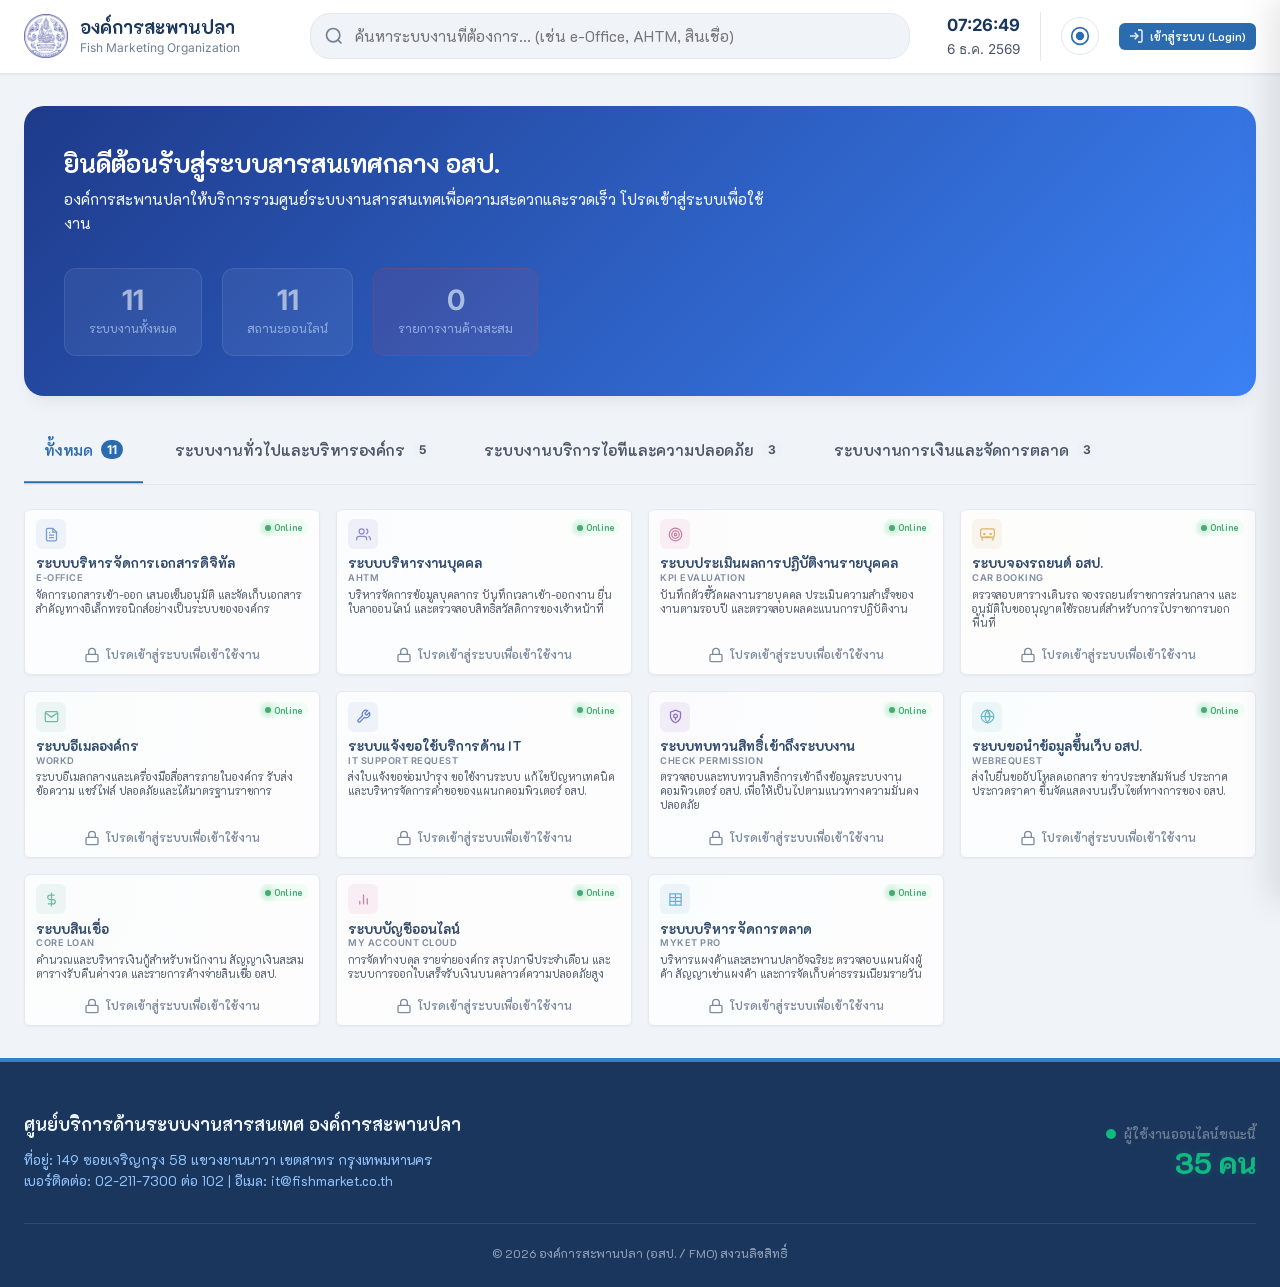
==== index.html @ 39a50d8c "Remove card-meta elements from index.html" ====
<!DOCTYPE html>
<html lang="th">
<head>
  <meta charset="UTF-8">
  <meta name="viewport" content="width=device-width, initial-scale=1.0">
  <title>หน้ารวมระบบงาน อสป. | FMO Systems Portal</title>
  <!-- Google Fonts: K2D and Inter -->
  <link rel="preconnect" href="https://fonts.googleapis.com">
  <link rel="preconnect" href="https://fonts.gstatic.com" crossorigin>
  <link href="https://fonts.googleapis.com/css2?family=Inter:wght@300;400;500;600;700&family=K2D:wght@300;400;500;600;700;800&display=swap" rel="stylesheet">
  <link rel="stylesheet" href="index.css?v=1.3">
</head>
<body class="light-theme"> <!-- Default to light-theme matching corporate identity, supports switching -->

  <!-- Top Header Navigation -->
  <header class="main-header">
    <div class="header-container">
      <div class="brand">
        <div class="logo-container">
          <img src="logoFMO.png" alt="โลโก้ อสป." class="brand-logo">
        </div>
        <div class="brand-text">
          <h1>องค์การสะพานปลา</h1>
          <p>Fish Marketing Organization</p>
        </div>
      </div>

      <!-- Quick Search Bar in Header -->
      <div class="search-wrapper">
        <div class="search-box">
          <svg class="search-icon" viewBox="0 0 24 24" fill="none" stroke="currentColor" stroke-width="2">
            <circle cx="11" cy="11" r="8"></circle>
            <line x1="21" y1="21" x2="16.65" y2="16.65"></line>
          </svg>
          <input type="text" id="search-input" placeholder="ค้นหาระบบงานที่ต้องการ... (เช่น e-Office, AHTM, สินเชื่อ)">
          <button id="clear-search" class="clear-search-btn" title="ล้างคำค้นหา">&times;</button>
        </div>
      </div>

      <!-- User Profile & Action Tools -->
      <div class="header-actions">
        <!-- Date/Time Widget -->
        <div class="datetime-widget">
          <span id="current-time">00:00:00</span>
          <span id="current-date">--/--/----</span>
        </div>

        <!-- Notification Button (hidden when logged out) -->
        <div class="notification-trigger" id="notification-btn" style="display: none;">
          <svg viewBox="0 0 24 24" fill="none" stroke="currentColor" stroke-width="2">
            <path d="M18 8A6 6 0 0 0 6 8c0 7-3 9-3 9h18s-3-2-3-9"></path>
            <path d="M13.73 21a2 2 0 0 1-3.46 0"></path>
          </svg>
          <span class="notification-badge" id="alert-counter">3</span>
        </div>

        <!-- Theme Toggle (3-Theme Cycle Switcher) -->
        <button id="theme-toggle-btn" class="theme-toggle" title="เปลี่ยนรูปแบบดีไซน์พอร์ทัล">
          <!-- Classic Blue Icon -->
          <svg class="theme-icon icon-classic" viewBox="0 0 24 24" fill="none" stroke="currentColor" stroke-width="2" style="color: #2b6cb0;">
            <circle cx="12" cy="12" r="10" stroke-width="2"></circle>
            <circle cx="12" cy="12" r="4" fill="currentColor"></circle>
          </svg>
          <!-- Dark Ocean Icon (Moon) -->
          <svg class="theme-icon icon-ocean" viewBox="0 0 24 24" fill="none" stroke="currentColor" stroke-width="2" style="display:none; color: #06b6d4;">
            <path d="M21 12.79A9 9 0 1 1 11.21 3 7 7 0 0 0 21 12.79z"></path>
          </svg>
          <!-- Coastal Mint Icon (Leaf) -->
          <svg class="theme-icon icon-mint" viewBox="0 0 24 24" fill="none" stroke="currentColor" stroke-width="2" style="display:none; color: #10b981;">
            <path d="M2 22L22 2M12 22C17.5 22 22 17.5 22 12C22 6.5 17.5 2 12 2C6.5 2 2 6.5 2 12C2 17.5 6.5 22 12 22Z"></path>
            <path d="M12 2A10 10 0 0 0 2 12C2 17.5 6.5 22 12 22" style="stroke-dasharray: 2 2;"></path>
          </svg>
        </button>

        <!-- Public State: Login Button -->
        <div class="login-wrapper" id="login-wrapper">
          <button class="btn btn-primary" id="login-trigger-btn" style="display: flex; align-items: center;">
            <svg viewBox="0 0 24 24" fill="none" stroke="currentColor" stroke-width="2" width="16" height="16" style="margin-right: 6px;">
              <path d="M15 3h4a2 2 0 0 1 2 2v14a2 2 0 0 1-2 2h-4"></path>
              <polyline points="10 17 15 12 10 7"></polyline>
              <line x1="15" y1="12" x2="3" y2="12"></line>
            </svg>
            เข้าสู่ระบบ (Login)
          </button>
        </div>

        <!-- Private State: User Profile (hidden by default) -->
        <div class="user-profile" id="user-profile-box" style="display: none;">
          <div class="avatar" id="user-avatar">
            <span>สม</span>
          </div>
          <div class="user-details">
            <span class="user-name" id="user-name-label">สมชาย รักบริการ</span>
            <span class="user-role" id="user-role-label">นักวิชาการคอมพิวเตอร์</span>
          </div>
          <button class="btn-logout" id="logout-btn" title="ออกจากระบบ (Sign Out)">
            <svg viewBox="0 0 24 24" fill="none" stroke="currentColor" stroke-width="2" width="18" height="18">
              <path d="M9 21H5a2 2 0 0 1-2-2V5a2 2 0 0 1 2-2h4"></path>
              <polyline points="16 17 21 12 16 7"></polyline>
              <line x1="21" y1="12" x2="9" y2="12"></line>
            </svg>
          </button>
        </div>
      </div>
    </div>
  </header>

  <main class="main-layout">
    <!-- Welcome & Quick Stats Hero Section -->
    <section class="welcome-section">
      <div class="welcome-card">
        <div class="welcome-text-group">
          <h2 id="welcome-title">ยินดีต้อนรับสู่ระบบสารสนเทศกลาง อสป.</h2>
          <p id="welcome-subtitle">องค์การสะพานปลาให้บริการรวมศูนย์ระบบงานสารสนเทศเพื่อความสะดวกและรวดเร็ว โปรดเข้าสู่ระบบเพื่อใช้งาน</p>
        </div>
        
        <!-- Summary Dashboard Indicators -->
        <div class="quick-stats" id="dashboard-stats" style="opacity: 0.6; pointer-events: none;">
          <div class="stat-card">
            <span class="stat-num" id="total-systems-num">11</span>
            <span class="stat-label">ระบบงานทั้งหมด</span>
          </div>
          <div class="stat-card status-online">
            <span class="stat-num" id="online-systems-num">11</span>
            <span class="stat-label">สถานะออนไลน์</span>
          </div>
          <div class="stat-card status-pending" id="pending-tasks-trigger">
            <span class="stat-num" id="pending-tasks-num">0</span>
            <span class="stat-label">รายการงานค้างสะสม</span>
          </div>
        </div>
      </div>
    </section>

    <!-- Content Sections: Filter Tabs & Systems Grid -->
    <div class="content-container">
      
      <!-- Category Filter Tabs -->
      <section class="filter-section">
        <div class="categories-tabs">
          <button class="tab-btn active" data-category="all">
            <span>ทั้งหมด</span>
            <span class="tab-count" id="count-all">11</span>
          </button>
          <button class="tab-btn" data-category="general">
            <span>ระบบงานทั่วไปและบริหารองค์กร</span>
            <span class="tab-count" id="count-general">5</span>
          </button>
          <button class="tab-btn" data-category="it">
            <span>ระบบงานบริการไอทีและความปลอดภัย</span>
            <span class="tab-count" id="count-it">3</span>
          </button>
          <button class="tab-btn" data-category="finance">
            <span>ระบบงานการเงินและจัดการตลาด</span>
            <span class="tab-count" id="count-finance">3</span>
          </button>
        </div>
      </section>

      <!-- Main Systems Grid -->
      <section class="systems-grid-section">
        <!-- Grid Container -->
        <div class="systems-grid" id="systems-grid-container">
          
          <!-- 1. e-Office -->
          <div class="system-card locked" data-id="eOffice" data-category="general">
            <div class="card-glow" style="--glow-color: rgba(59, 130, 246, 0.15)"></div>
            <div class="card-header">
              <div class="system-icon-box" style="background: rgba(59, 130, 246, 0.1); color: #3b82f6;">
                <svg viewBox="0 0 24 24" fill="none" stroke="currentColor" stroke-width="2">
                  <path d="M14 2H6a2 2 0 0 0-2 2v16a2 2 0 0 0 2 2h12a2 2 0 0 0 2-2V8z"></path>
                  <polyline points="14 2 14 8 20 8"></polyline>
                  <line x1="16" y1="13" x2="8" y2="13"></line>
                  <line x1="16" y1="17" x2="8" y2="17"></line>
                  <polyline points="10 9 9 9 8 9"></polyline>
                </svg>
              </div>
              <div class="card-status-badge online">
                <span class="status-dot"></span> Online
              </div>
            </div>
            <div class="card-body">
              <h3 class="system-title-th">ระบบบริหารจัดการเอกสารดิจิทัล</h3>
              <h4 class="system-title-en">e-Office</h4>
              <p class="system-desc">จัดการเอกสารเข้า-ออก เสนอเซ็นอนุมัติ และจัดเก็บเอกสารสำคัญทางอิเล็กทรอนิกส์อย่างเป็นระบบขององค์กร</p>

            </div>
            
            <!-- Active Footer -->
            <div class="card-footer active-footer" style="display: none;">
              <div class="main-actions">
                <a href="#" target="_blank" class="btn btn-primary btn-enter" data-sys="eOffice" title="🌐 เข้าใช้งานผ่าน URL">เข้าใช้งานระบบ</a>
                <button class="btn-qr" title="เข้าใช้งานผ่าน QRCode" data-sys="eOffice" data-name="e-Office">
                  <svg viewBox="0 0 24 24" fill="none" stroke="currentColor" stroke-width="2">
                    <rect x="3" y="3" width="7" height="7"></rect>
                    <rect x="14" y="3" width="7" height="7"></rect>
                    <rect x="14" y="14" width="7" height="7"></rect>
                    <rect x="3" y="14" width="7" height="7"></rect>
                    <line x1="7" y1="17" x2="7" y2="17.01"></line>
                    <line x1="17" y1="17" x2="17" y2="17.01"></line>
                    <line x1="17" y1="7" x2="17" y2="7.01"></line>
                    <line x1="7" y1="7" x2="7" y2="7.01"></line>
                  </svg>
                </button>
              </div>
              <div class="action-hints">
                <span class="hint-url">🌐 เข้าใช้งานผ่าน URL</span>
                <span class="hint-qr">📱 เข้าใช้งานผ่าน QRCode</span>
              </div>
              <div class="quick-links">
                <a href="#" target="_blank" class="btn-quick" data-sys="eOffice" data-action="new">ส่งเอกสาร</a>
                <a href="#" target="_blank" class="btn-quick" data-sys="eOffice" data-action="inbox">กล่องเอกสารเข้า</a>
              </div>
            </div>

            <!-- Locked Footer -->
            <div class="card-footer locked-footer">
              <div class="locked-msg">
                <svg viewBox="0 0 24 24" fill="none" stroke="currentColor" stroke-width="2" width="16" height="16">
                  <rect x="3" y="11" width="18" height="11" rx="2" ry="2"></rect>
                  <path d="M7 11V7a5 5 0 0 1 10 0v4"></path>
                </svg>
                <span>โปรดเข้าสู่ระบบเพื่อเข้าใช้งาน</span>
              </div>
            </div>
          </div>

          <!-- 2. AHTM -->
          <div class="system-card locked" data-id="ahtm" data-category="general">
            <div class="card-glow" style="--glow-color: rgba(99, 102, 241, 0.15)"></div>
            <div class="card-header">
              <div class="system-icon-box" style="background: rgba(99, 102, 241, 0.1); color: #6366f1;">
                <svg viewBox="0 0 24 24" fill="none" stroke="currentColor" stroke-width="2">
                  <path d="M17 21v-2a4 4 0 0 0-4-4H5a4 4 0 0 0-4 4v2"></path>
                  <circle cx="9" cy="7" r="4"></circle>
                  <path d="M23 21v-2a4 4 0 0 0-3-3.87"></path>
                  <path d="M16 3.13a4 4 0 0 1 0 7.75"></path>
                </svg>
              </div>
              <div class="card-status-badge online">
                <span class="status-dot"></span> Online
              </div>
            </div>
            <div class="card-body">
              <h3 class="system-title-th">ระบบบริหารงานบุคคล</h3>
              <h4 class="system-title-en">AHTM</h4>
              <p class="system-desc">บริหารจัดการข้อมูลบุคลากร บันทึกเวลาเข้า-ออกงาน ยื่นใบลาออนไลน์ และตรวจสอบสิทธิ์สวัสดิการของเจ้าหน้าที่</p>

            </div>
            
            <!-- Active Footer -->
            <div class="card-footer active-footer" style="display: none;">
              <div class="main-actions">
                <a href="#" target="_blank" class="btn btn-primary btn-enter" data-sys="ahtm" title="🌐 เข้าใช้งานผ่าน URL">เข้าใช้งานระบบ</a>
                <button class="btn-qr" title="เข้าใช้งานผ่าน QRCode" data-sys="ahtm" data-name="AHTM">
                  <svg viewBox="0 0 24 24" fill="none" stroke="currentColor" stroke-width="2">
                    <rect x="3" y="3" width="7" height="7"></rect>
                    <rect x="14" y="3" width="7" height="7"></rect>
                    <rect x="14" y="14" width="7" height="7"></rect>
                    <rect x="3" y="14" width="7" height="7"></rect>
                    <line x1="7" y1="17" x2="7" y2="17.01"></line>
                    <line x1="17" y1="17" x2="17" y2="17.01"></line>
                    <line x1="17" y1="7" x2="17" y2="7.01"></line>
                    <line x1="7" y1="7" x2="7" y2="7.01"></line>
                  </svg>
                </button>
              </div>
              <div class="action-hints">
                <span class="hint-url">🌐 เข้าใช้งานผ่าน URL</span>
                <span class="hint-qr">📱 เข้าใช้งานผ่าน QRCode</span>
              </div>
              <div class="quick-links">
                <a href="#" target="_blank" class="btn-quick" data-sys="ahtm" data-action="clock">ลงเวลาเข้างาน</a>
                <a href="#" target="_blank" class="btn-quick" data-sys="ahtm" data-action="leave">ยื่นใบลา</a>
              </div>
            </div>

            <!-- Locked Footer -->
            <div class="card-footer locked-footer">
              <div class="locked-msg">
                <svg viewBox="0 0 24 24" fill="none" stroke="currentColor" stroke-width="2" width="16" height="16">
                  <rect x="3" y="11" width="18" height="11" rx="2" ry="2"></rect>
                  <path d="M7 11V7a5 5 0 0 1 10 0v4"></path>
                </svg>
                <span>โปรดเข้าสู่ระบบเพื่อเข้าใช้งาน</span>
              </div>
            </div>
          </div>

          <!-- 3. KPI Evaluation -->
          <div class="system-card locked" data-id="kpi" data-category="general">
            <div class="card-glow" style="--glow-color: rgba(236, 72, 153, 0.15)"></div>
            <div class="card-header">
              <div class="system-icon-box" style="background: rgba(236, 72, 153, 0.1); color: #ec4899;">
                <svg viewBox="0 0 24 24" fill="none" stroke="currentColor" stroke-width="2">
                  <circle cx="12" cy="12" r="10"></circle>
                  <circle cx="12" cy="12" r="6"></circle>
                  <circle cx="12" cy="12" r="2"></circle>
                </svg>
              </div>
              <div class="card-status-badge online">
                <span class="status-dot"></span> Online
              </div>
            </div>
            <div class="card-body">
              <h3 class="system-title-th">ระบบประเมินผลการปฏิบัติงานรายบุคคล</h3>
              <h4 class="system-title-en">KPI Evaluation</h4>
              <p class="system-desc">บันทึกตัวชี้วัดผลงานรายบุคคล ประเมินความสำเร็จของงานตามรอบปี และตรวจสอบผลคะแนนการปฏิบัติงาน</p>

            </div>
            
            <!-- Active Footer -->
            <div class="card-footer active-footer" style="display: none;">
              <div class="main-actions">
                <a href="#" target="_blank" class="btn btn-primary btn-enter" data-sys="kpi" title="🌐 เข้าใช้งานผ่าน URL">เข้าใช้งานระบบ</a>
                <button class="btn-qr" title="เข้าใช้งานผ่าน QRCode" data-sys="kpi" data-name="KPI Evaluation">
                  <svg viewBox="0 0 24 24" fill="none" stroke="currentColor" stroke-width="2">
                    <rect x="3" y="3" width="7" height="7"></rect>
                    <rect x="14" y="3" width="7" height="7"></rect>
                    <rect x="14" y="14" width="7" height="7"></rect>
                    <rect x="3" y="14" width="7" height="7"></rect>
                    <line x1="7" y1="17" x2="7" y2="17.01"></line>
                    <line x1="17" y1="17" x2="17" y2="17.01"></line>
                    <line x1="17" y1="7" x2="17" y2="7.01"></line>
                    <line x1="7" y1="7" x2="7" y2="7.01"></line>
                  </svg>
                </button>
              </div>
              <div class="action-hints">
                <span class="hint-url">🌐 เข้าใช้งานผ่าน URL</span>
                <span class="hint-qr">📱 เข้าใช้งานผ่าน QRCode</span>
              </div>
              <div class="quick-links">
                <a href="#" target="_blank" class="btn-quick" data-sys="kpi" data-action="myKpi">ตัวชี้วัดของฉัน</a>
                <a href="#" target="_blank" class="btn-quick" data-sys="kpi" data-action="submit">บันทึกผลงาน</a>
              </div>
            </div>

            <!-- Locked Footer -->
            <div class="card-footer locked-footer">
              <div class="locked-msg">
                <svg viewBox="0 0 24 24" fill="none" stroke="currentColor" stroke-width="2" width="16" height="16">
                  <rect x="3" y="11" width="18" height="11" rx="2" ry="2"></rect>
                  <path d="M7 11V7a5 5 0 0 1 10 0v4"></path>
                </svg>
                <span>โปรดเข้าสู่ระบบเพื่อเข้าใช้งาน</span>
              </div>
            </div>
          </div>

          <!-- 4. Car Booking -->
          <div class="system-card locked" data-id="carBooking" data-category="general">
            <div class="card-glow" style="--glow-color: rgba(245, 158, 11, 0.15)"></div>
            <div class="card-header">
              <div class="system-icon-box" style="background: rgba(245, 158, 11, 0.1); color: #f59e0b;">
                <svg viewBox="0 0 24 24" fill="none" stroke="currentColor" stroke-width="2">
                  <rect x="1" y="3" width="22" height="13" rx="2" ry="2"></rect>
                  <path d="M5 21h0a2 2 0 0 1-2-2v-2h18v2a2 2 0 0 1-2 2h0"></path>
                  <circle cx="7" cy="11" r="1"></circle>
                  <circle cx="17" cy="11" r="1"></circle>
                  <path d="M9 16h6"></path>
                </svg>
              </div>
              <div class="card-status-badge online">
                <span class="status-dot"></span> Online
              </div>
            </div>
            <div class="card-body">
              <h3 class="system-title-th">ระบบจองรถยนต์ อสป.</h3>
              <h4 class="system-title-en">Car Booking</h4>
              <p class="system-desc">ตรวจสอบตารางเดินรถ จองรถยนต์ราชการส่วนกลาง และอนุมัติใบขออนุญาตใช้รถยนต์สำหรับการไปราชการนอกพื้นที่</p>

            </div>
            
            <!-- Active Footer -->
            <div class="card-footer active-footer" style="display: none;">
              <div class="main-actions">
                <a href="#" target="_blank" class="btn btn-primary btn-enter" data-sys="carBooking" title="🌐 เข้าใช้งานผ่าน URL">เข้าใช้งานระบบ</a>
                <button class="btn-qr" title="เข้าใช้งานผ่าน QRCode" data-sys="carBooking" data-name="Car Booking">
                  <svg viewBox="0 0 24 24" fill="none" stroke="currentColor" stroke-width="2">
                    <rect x="3" y="3" width="7" height="7"></rect>
                    <rect x="14" y="3" width="7" height="7"></rect>
                    <rect x="14" y="14" width="7" height="7"></rect>
                    <rect x="3" y="14" width="7" height="7"></rect>
                    <line x1="7" y1="17" x2="7" y2="17.01"></line>
                    <line x1="17" y1="17" x2="17" y2="17.01"></line>
                    <line x1="17" y1="7" x2="17" y2="7.01"></line>
                    <line x1="7" y1="7" x2="7" y2="7.01"></line>
                  </svg>
                </button>
              </div>
              <div class="action-hints">
                <span class="hint-url">🌐 เข้าใช้งานผ่าน URL</span>
                <span class="hint-qr">📱 เข้าใช้งานผ่าน QRCode</span>
              </div>
              <div class="quick-links">
                <a href="#" target="_blank" class="btn-quick" data-sys="carBooking" data-action="book">จองรถยนต์</a>
                <a href="#" target="_blank" class="btn-quick" data-sys="carBooking" data-action="calendar">ตารางเดินรถ</a>
              </div>
            </div>

            <!-- Locked Footer -->
            <div class="card-footer locked-footer">
              <div class="locked-msg">
                <svg viewBox="0 0 24 24" fill="none" stroke="currentColor" stroke-width="2" width="16" height="16">
                  <rect x="3" y="11" width="18" height="11" rx="2" ry="2"></rect>
                  <path d="M7 11V7a5 5 0 0 1 10 0v4"></path>
                </svg>
                <span>โปรดเข้าสู่ระบบเพื่อเข้าใช้งาน</span>
              </div>
            </div>
          </div>

          <!-- 5. WorkD -->
          <div class="system-card locked" data-id="workD" data-category="general">
            <div class="card-glow" style="--glow-color: rgba(16, 185, 129, 0.15)"></div>
            <div class="card-header">
              <div class="system-icon-box" style="background: rgba(16, 185, 129, 0.1); color: #10b981;">
                <svg viewBox="0 0 24 24" fill="none" stroke="currentColor" stroke-width="2">
                  <path d="M4 4h16c1.1 0 2 .9 2 2v12c0 1.1-.9 2-2 2H4c-1.1 0-2-.9-2-2V6c0-1.1.9-2 2-2z"></path>
                  <polyline points="22,6 12,13 2,6"></polyline>
                </svg>
              </div>
              <div class="card-status-badge online">
                <span class="status-dot"></span> Online
              </div>
            </div>
            <div class="card-body">
              <h3 class="system-title-th">ระบบอีเมลองค์กร</h3>
              <h4 class="system-title-en">WorkD</h4>
              <p class="system-desc">ระบบอีเมลกลางและเครื่องมือสื่อสารภายในองค์กร รับส่งข้อความ แชร์ไฟล์ ปลอดภัยและได้มาตรฐานราชการ</p>

            </div>
            
            <!-- Active Footer -->
            <div class="card-footer active-footer" style="display: none;">
              <div class="main-actions">
                <a href="#" target="_blank" class="btn btn-primary btn-enter" data-sys="workD" title="🌐 เข้าใช้งานผ่าน URL">เข้าใช้งานระบบ</a>
                <button class="btn-qr" title="เข้าใช้งานผ่าน QRCode" data-sys="workD" data-name="WorkD">
                  <svg viewBox="0 0 24 24" fill="none" stroke="currentColor" stroke-width="2">
                    <rect x="3" y="3" width="7" height="7"></rect>
                    <rect x="14" y="3" width="7" height="7"></rect>
                    <rect x="14" y="14" width="7" height="7"></rect>
                    <rect x="3" y="14" width="7" height="7"></rect>
                    <line x1="7" y1="17" x2="7" y2="17.01"></line>
                    <line x1="17" y1="17" x2="17" y2="17.01"></line>
                    <line x1="17" y1="7" x2="17" y2="7.01"></line>
                    <line x1="7" y1="7" x2="7" y2="7.01"></line>
                  </svg>
                </button>
              </div>
              <div class="action-hints">
                <span class="hint-url">🌐 เข้าใช้งานผ่าน URL</span>
                <span class="hint-qr">📱 เข้าใช้งานผ่าน QRCode</span>
              </div>
              <div class="quick-links">
                <a href="#" target="_blank" class="btn-quick" data-sys="workD" data-action="compose">เขียนเมล</a>
                <a href="#" target="_blank" class="btn-quick" data-sys="workD" data-action="inbox">กล่องข้อความ</a>
              </div>
            </div>

            <!-- Locked Footer -->
            <div class="card-footer locked-footer">
              <div class="locked-msg">
                <svg viewBox="0 0 24 24" fill="none" stroke="currentColor" stroke-width="2" width="16" height="16">
                  <rect x="3" y="11" width="18" height="11" rx="2" ry="2"></rect>
                  <path d="M7 11V7a5 5 0 0 1 10 0v4"></path>
                </svg>
                <span>โปรดเข้าสู่ระบบเพื่อเข้าใช้งาน</span>
              </div>
            </div>
          </div>

          <!-- 6. IT Support Request -->
          <div class="system-card locked" data-id="itSupport" data-category="it">
            <div class="card-glow" style="--glow-color: rgba(59, 130, 246, 0.15)"></div>
            <div class="card-header">
              <div class="system-icon-box" style="background: rgba(59, 130, 246, 0.1); color: #2563eb;">
                <svg viewBox="0 0 24 24" fill="none" stroke="currentColor" stroke-width="2">
                  <path d="M14.7 6.3a1 1 0 0 0 0 1.4l1.6 1.6a1 1 0 0 0 1.4 0l3.77-3.77a6 6 0 0 1-7.94 7.94l-6.91 6.91a2.12 2.12 0 0 1-3-3l6.91-6.91a6 6 0 0 1 7.94-7.94l-3.76 3.76z"></path>
                </svg>
              </div>
              <div class="card-status-badge online">
                <span class="status-dot"></span> Online
              </div>
            </div>
            <div class="card-body">
              <h3 class="system-title-th">ระบบแจ้งขอใช้บริการด้าน IT</h3>
              <h4 class="system-title-en">IT Support Request</h4>
              <p class="system-desc">ส่งใบแจ้งขอซ่อมบำรุง ขอใช้งานระบบ แก้ไขปัญหาเทคนิค และบริหารจัดการคำขอของแผนกคอมพิวเตอร์ อสป.</p>

            </div>
            
            <!-- Active Footer -->
            <div class="card-footer active-footer" style="display: none;">
              <div class="main-actions">
                <a href="#" target="_blank" class="btn btn-primary btn-enter" data-sys="itSupport" title="🌐 เข้าใช้งานผ่าน URL">เข้าใช้งานระบบ</a>
                <button class="btn-qr" title="เข้าใช้งานผ่าน QRCode" data-sys="itSupport" data-name="IT Support Request">
                  <svg viewBox="0 0 24 24" fill="none" stroke="currentColor" stroke-width="2">
                    <rect x="3" y="3" width="7" height="7"></rect>
                    <rect x="14" y="3" width="7" height="7"></rect>
                    <rect x="14" y="14" width="7" height="7"></rect>
                    <rect x="3" y="14" width="7" height="7"></rect>
                    <line x1="7" y1="17" x2="7" y2="17.01"></line>
                    <line x1="17" y1="17" x2="17" y2="17.01"></line>
                    <line x1="17" y1="7" x2="17" y2="7.01"></line>
                    <line x1="7" y1="7" x2="7" y2="7.01"></line>
                  </svg>
                </button>
              </div>
              <div class="action-hints">
                <span class="hint-url">🌐 เข้าใช้งานผ่าน URL</span>
                <span class="hint-qr">📱 เข้าใช้งานผ่าน QRCode</span>
              </div>
              <div class="quick-links">
                <a href="#" target="_blank" class="btn-quick" data-sys="itSupport" data-action="create">แจ้งปัญหาใหม่</a>
                <a href="#" target="_blank" class="btn-quick" data-sys="itSupport" data-action="status">ติดตามสถานะ</a>
              </div>
            </div>

            <!-- Locked Footer -->
            <div class="card-footer locked-footer">
              <div class="locked-msg">
                <svg viewBox="0 0 24 24" fill="none" stroke="currentColor" stroke-width="2" width="16" height="16">
                  <rect x="3" y="11" width="18" height="11" rx="2" ry="2"></rect>
                  <path d="M7 11V7a5 5 0 0 1 10 0v4"></path>
                </svg>
                <span>โปรดเข้าสู่ระบบเพื่อเข้าใช้งาน</span>
              </div>
            </div>
          </div>

          <!-- 7. Check Permission -->
          <div class="system-card locked" data-id="checkPermission" data-category="it">
            <div class="card-glow" style="--glow-color: rgba(124, 58, 237, 0.15)"></div>
            <div class="card-header">
              <div class="system-icon-box" style="background: rgba(124, 58, 237, 0.1); color: #7c3aed;">
                <svg viewBox="0 0 24 24" fill="none" stroke="currentColor" stroke-width="2">
                  <path d="M12 22s8-4 8-10V5l-8-3-8 3v7c0 6 8 10 8 10z"></path>
                  <circle cx="12" cy="11" r="3"></circle>
                  <path d="M12 14v4"></path>
                </svg>
              </div>
              <div class="card-status-badge online">
                <span class="status-dot"></span> Online
              </div>
            </div>
            <div class="card-body">
              <h3 class="system-title-th">ระบบทบทวนสิทธิ์เข้าถึงระบบงาน</h3>
              <h4 class="system-title-en">Check Permission</h4>
              <p class="system-desc">ตรวจสอบและทบทวนสิทธิ์การเข้าถึงข้อมูลระบบงานคอมพิวเตอร์ อสป. เพื่อให้เป็นไปตามแนวทางความมั่นคงปลอดภัย</p>

            </div>
            
            <!-- Active Footer -->
            <div class="card-footer active-footer" style="display: none;">
              <div class="main-actions">
                <a href="#" target="_blank" class="btn btn-primary btn-enter" data-sys="checkPermission" title="🌐 เข้าใช้งานผ่าน URL">เข้าใช้งานระบบ</a>
                <button class="btn-qr" title="เข้าใช้งานผ่าน QRCode" data-sys="checkPermission" data-name="Check Permission">
                  <svg viewBox="0 0 24 24" fill="none" stroke="currentColor" stroke-width="2">
                    <rect x="3" y="3" width="7" height="7"></rect>
                    <rect x="14" y="3" width="7" height="7"></rect>
                    <rect x="14" y="14" width="7" height="7"></rect>
                    <rect x="3" y="14" width="7" height="7"></rect>
                    <line x1="7" y1="17" x2="7" y2="17.01"></line>
                    <line x1="17" y1="17" x2="17" y2="17.01"></line>
                    <line x1="17" y1="7" x2="17" y2="7.01"></line>
                    <line x1="7" y1="7" x2="7" y2="7.01"></line>
                  </svg>
                </button>
              </div>
              <div class="action-hints">
                <span class="hint-url">🌐 เข้าใช้งานผ่าน URL</span>
                <span class="hint-qr">📱 เข้าใช้งานผ่าน QRCode</span>
              </div>
              <div class="quick-links">
                <a href="#" target="_blank" class="btn-quick" data-sys="checkPermission" data-action="scan">ทบทวนสิทธิ์</a>
                <a href="#" target="_blank" class="btn-quick" data-sys="checkPermission" data-action="report">รายงานสิทธิ์</a>
              </div>
            </div>

            <!-- Locked Footer -->
            <div class="card-footer locked-footer">
              <div class="locked-msg">
                <svg viewBox="0 0 24 24" fill="none" stroke="currentColor" stroke-width="2" width="16" height="16">
                  <rect x="3" y="11" width="18" height="11" rx="2" ry="2"></rect>
                  <path d="M7 11V7a5 5 0 0 1 10 0v4"></path>
                </svg>
                <span>โปรดเข้าสู่ระบบเพื่อเข้าใช้งาน</span>
              </div>
            </div>
          </div>

          <!-- 8. WebRequest -->
          <div class="system-card locked" data-id="webRequest" data-category="it">
            <div class="card-glow" style="--glow-color: rgba(6, 182, 212, 0.15)"></div>
            <div class="card-header">
              <div class="system-icon-box" style="background: rgba(6, 182, 212, 0.1); color: #06b6d4;">
                <svg viewBox="0 0 24 24" fill="none" stroke="currentColor" stroke-width="2">
                  <circle cx="12" cy="12" r="10"></circle>
                  <line x1="2" y1="12" x2="22" y2="12"></line>
                  <path d="M12 2a15.3 15.3 0 0 1 4 10 15.3 15.3 0 0 1-4 10 15.3 15.3 0 0 1-4-10 15.3 15.3 0 0 1 4-10z"></path>
                  <path d="M12 6l4 4-4 4" style="stroke-dasharray: 2 1;"></path>
                </svg>
              </div>
              <div class="card-status-badge online">
                <span class="status-dot"></span> Online
              </div>
            </div>
            <div class="card-body">
              <h3 class="system-title-th">ระบบขอนำข้อมูลขึ้นเว็บ อสป.</h3>
              <h4 class="system-title-en">WebRequest</h4>
              <p class="system-desc">ส่งใบยื่นขออัปโหลดเอกสาร ข่าวประชาสัมพันธ์ ประกาศประกวดราคา ขึ้นจัดแสดงบนเว็บไซต์ทางการของ อสป.</p>

            </div>
            
            <!-- Active Footer -->
            <div class="card-footer active-footer" style="display: none;">
              <div class="main-actions">
                <a href="#" target="_blank" class="btn btn-primary btn-enter" data-sys="webRequest" title="🌐 เข้าใช้งานผ่าน URL">เข้าใช้งานระบบ</a>
                <button class="btn-qr" title="เข้าใช้งานผ่าน QRCode" data-sys="webRequest" data-name="WebRequest">
                  <svg viewBox="0 0 24 24" fill="none" stroke="currentColor" stroke-width="2">
                    <rect x="3" y="3" width="7" height="7"></rect>
                    <rect x="14" y="3" width="7" height="7"></rect>
                    <rect x="14" y="14" width="7" height="7"></rect>
                    <rect x="3" y="14" width="7" height="7"></rect>
                    <line x1="7" y1="17" x2="7" y2="17.01"></line>
                    <line x1="17" y1="17" x2="17" y2="17.01"></line>
                    <line x1="17" y1="7" x2="17" y2="7.01"></line>
                    <line x1="7" y1="7" x2="7" y2="7.01"></line>
                  </svg>
                </button>
              </div>
              <div class="action-hints">
                <span class="hint-url">🌐 เข้าใช้งานผ่าน URL</span>
                <span class="hint-qr">📱 เข้าใช้งานผ่าน QRCode</span>
              </div>
              <div class="quick-links">
                <a href="#" target="_blank" class="btn-quick" data-sys="webRequest" data-action="submit">ยื่นคำขอใหม่</a>
                <a href="#" target="_blank" class="btn-quick" data-sys="webRequest" data-action="history">ประวัติคำขอ</a>
              </div>
            </div>

            <!-- Locked Footer -->
            <div class="card-footer locked-footer">
              <div class="locked-msg">
                <svg viewBox="0 0 24 24" fill="none" stroke="currentColor" stroke-width="2" width="16" height="16">
                  <rect x="3" y="11" width="18" height="11" rx="2" ry="2"></rect>
                  <path d="M7 11V7a5 5 0 0 1 10 0v4"></path>
                </svg>
                <span>โปรดเข้าสู่ระบบเพื่อเข้าใช้งาน</span>
              </div>
            </div>
          </div>

          <!-- 9. Core loan -->
          <div class="system-card locked" data-id="coreLoan" data-category="finance">
            <div class="card-glow" style="--glow-color: rgba(16, 185, 129, 0.15)"></div>
            <div class="card-header">
              <div class="system-icon-box" style="background: rgba(16, 185, 129, 0.1); color: #10b981;">
                <svg viewBox="0 0 24 24" fill="none" stroke="currentColor" stroke-width="2">
                  <line x1="12" y1="1" x2="12" y2="23"></line>
                  <path d="M17 5H9.5a3.5 3.5 0 0 0 0 7h5a3.5 3.5 0 0 1 0 7H6"></path>
                </svg>
              </div>
              <div class="card-status-badge online">
                <span class="status-dot"></span> Online
              </div>
            </div>
            <div class="card-body">
              <h3 class="system-title-th">ระบบสินเชื่อ</h3>
              <h4 class="system-title-en">Core loan</h4>
              <p class="system-desc">คำนวณและบริหารเงินกู้สำหรับพนักงาน สัญญาเงินสะสม ตารางรับคืนค่างวด และรายการค้างจ่ายสินเชื่อ อสป.</p>

            </div>
            
            <!-- Active Footer -->
            <div class="card-footer active-footer" style="display: none;">
              <div class="main-actions">
                <a href="#" target="_blank" class="btn btn-primary btn-enter" data-sys="coreLoan" title="🌐 เข้าใช้งานผ่าน URL">เข้าใช้งานระบบ</a>
                <button class="btn-qr" title="เข้าใช้งานผ่าน QRCode" data-sys="coreLoan" data-name="Core loan">
                  <svg viewBox="0 0 24 24" fill="none" stroke="currentColor" stroke-width="2">
                    <rect x="3" y="3" width="7" height="7"></rect>
                    <rect x="14" y="3" width="7" height="7"></rect>
                    <rect x="14" y="14" width="7" height="7"></rect>
                    <rect x="3" y="14" width="7" height="7"></rect>
                    <line x1="7" y1="17" x2="7" y2="17.01"></line>
                    <line x1="17" y1="17" x2="17" y2="17.01"></line>
                    <line x1="17" y1="7" x2="17" y2="7.01"></line>
                    <line x1="7" y1="7" x2="7" y2="7.01"></line>
                  </svg>
                </button>
              </div>
              <div class="action-hints">
                <span class="hint-url">🌐 เข้าใช้งานผ่าน URL</span>
                <span class="hint-qr">📱 เข้าใช้งานผ่าน QRCode</span>
              </div>
              <div class="quick-links">
                <a href="#" target="_blank" class="btn-quick" data-sys="coreLoan" data-action="calc">คำนวณสัญญา</a>
                <a href="#" target="_blank" class="btn-quick" data-sys="coreLoan" data-action="apply">ยื่นกู้เงิน</a>
              </div>
            </div>

            <!-- Locked Footer -->
            <div class="card-footer locked-footer">
              <div class="locked-msg">
                <svg viewBox="0 0 24 24" fill="none" stroke="currentColor" stroke-width="2" width="16" height="16">
                  <rect x="3" y="11" width="18" height="11" rx="2" ry="2"></rect>
                  <path d="M7 11V7a5 5 0 0 1 10 0v4"></path>
                </svg>
                <span>โปรดเข้าสู่ระบบเพื่อเข้าใช้งาน</span>
              </div>
            </div>
          </div>

          <!-- 9. My Account Cloud -->
          <div class="system-card locked" data-id="myAccount" data-category="finance">
            <div class="card-glow" style="--glow-color: rgba(236, 72, 153, 0.15)"></div>
            <div class="card-header">
              <div class="system-icon-box" style="background: rgba(236, 72, 153, 0.1); color: #ec4899;">
                <svg viewBox="0 0 24 24" fill="none" stroke="currentColor" stroke-width="2">
                  <line x1="18" y1="20" x2="18" y2="10"></line>
                  <line x1="12" y1="20" x2="12" y2="4"></line>
                  <line x1="6" y1="20" x2="6" y2="14"></line>
                </svg>
              </div>
              <div class="card-status-badge online">
                <span class="status-dot"></span> Online
              </div>
            </div>
            <div class="card-body">
              <h3 class="system-title-th">ระบบบัญชีออนไลน์</h3>
              <h4 class="system-title-en">My Account Cloud</h4>
              <p class="system-desc">การจัดทำงบดุล รายจ่ายองค์กร สรุปภาษีประจำเดือน และระบบการออกใบเสร็จรับเงินบนคลาวด์ความปลอดภัยสูง</p>

            </div>
            
            <!-- Active Footer -->
            <div class="card-footer active-footer" style="display: none;">
              <div class="main-actions">
                <a href="#" target="_blank" class="btn btn-primary btn-enter" data-sys="myAccount" title="🌐 เข้าใช้งานผ่าน URL">เข้าใช้งานระบบ</a>
                <button class="btn-qr" title="เข้าใช้งานผ่าน QRCode" data-sys="myAccount" data-name="My Account Cloud">
                  <svg viewBox="0 0 24 24" fill="none" stroke="currentColor" stroke-width="2">
                    <rect x="3" y="3" width="7" height="7"></rect>
                    <rect x="14" y="3" width="7" height="7"></rect>
                    <rect x="14" y="14" width="7" height="7"></rect>
                    <rect x="3" y="14" width="7" height="7"></rect>
                    <line x1="7" y1="17" x2="7" y2="17.01"></line>
                    <line x1="17" y1="17" x2="17" y2="17.01"></line>
                    <line x1="17" y1="7" x2="17" y2="7.01"></line>
                    <line x1="7" y1="7" x2="7" y2="7.01"></line>
                  </svg>
                </button>
              </div>
              <div class="action-hints">
                <span class="hint-url">🌐 เข้าใช้งานผ่าน URL</span>
                <span class="hint-qr">📱 เข้าใช้งานผ่าน QRCode</span>
              </div>
              <div class="quick-links">
                <a href="#" target="_blank" class="btn-quick" data-sys="myAccount" data-action="ledger">ลงบัญชี</a>
                <a href="#" target="_blank" class="btn-quick" data-sys="myAccount" data-action="report">งบแสดงฐานะ</a>
              </div>
            </div>

            <!-- Locked Footer -->
            <div class="card-footer locked-footer">
              <div class="locked-msg">
                <svg viewBox="0 0 24 24" fill="none" stroke="currentColor" stroke-width="2" width="16" height="16">
                  <rect x="3" y="11" width="18" height="11" rx="2" ry="2"></rect>
                  <path d="M7 11V7a5 5 0 0 1 10 0v4"></path>
                </svg>
                <span>โปรดเข้าสู่ระบบเพื่อเข้าใช้งาน</span>
              </div>
            </div>
          </div>

          <!-- 10. Myket Pro -->
          <div class="system-card locked" data-id="myketPro" data-category="finance">
            <div class="card-glow" style="--glow-color: rgba(14, 165, 233, 0.15)"></div>
            <div class="card-header">
              <div class="system-icon-box" style="background: rgba(14, 165, 233, 0.1); color: #0ea5e9;">
                <svg viewBox="0 0 24 24" fill="none" stroke="currentColor" stroke-width="2">
                  <path d="M3 3h18v18H3z"></path>
                  <path d="M21 9H3"></path>
                  <path d="M21 15H3"></path>
                  <path d="M12 3v18"></path>
                </svg>
              </div>
              <div class="card-status-badge online">
                <span class="status-dot"></span> Online
              </div>
            </div>
            <div class="card-body">
              <h3 class="system-title-th">ระบบบริหารจัดการตลาด</h3>
              <h4 class="system-title-en">Myket Pro</h4>
              <p class="system-desc">บริหารแผงค้าและสะพานปลาอัจฉริยะ ตรวจสอบแผนผังผู้ค้า สัญญาเช่าแผงค้า และการจัดเก็บค่าธรรมเนียมรายวัน</p>

            </div>
            
            <!-- Active Footer -->
            <div class="card-footer active-footer" style="display: none;">
              <div class="main-actions">
                <a href="#" target="_blank" class="btn btn-primary btn-enter" data-sys="myketPro" title="🌐 เข้าใช้งานผ่าน URL">เข้าใช้งานระบบ</a>
                <button class="btn-qr" title="เข้าใช้งานผ่าน QRCode" data-sys="myketPro" data-name="Myket Pro">
                  <svg viewBox="0 0 24 24" fill="none" stroke="currentColor" stroke-width="2">
                    <rect x="3" y="3" width="7" height="7"></rect>
                    <rect x="14" y="3" width="7" height="7"></rect>
                    <rect x="14" y="14" width="7" height="7"></rect>
                    <rect x="3" y="14" width="7" height="7"></rect>
                    <line x1="7" y1="17" x2="7" y2="17.01"></line>
                    <line x1="17" y1="17" x2="17" y2="17.01"></line>
                    <line x1="17" y1="7" x2="17" y2="7.01"></line>
                    <line x1="7" y1="7" x2="7" y2="7.01"></line>
                  </svg>
                </button>
              </div>
              <div class="action-hints">
                <span class="hint-url">🌐 เข้าใช้งานผ่าน URL</span>
                <span class="hint-qr">📱 เข้าใช้งานผ่าน QRCode</span>
              </div>
              <div class="quick-links">
                <a href="#" target="_blank" class="btn-quick" data-sys="myketPro" data-action="map">ดูผังตลาด</a>
                <a href="#" target="_blank" class="btn-quick" data-sys="myketPro" data-action="contracts">ข้อมูลสัญญา</a>
              </div>
            </div>

            <!-- Locked Footer -->
            <div class="card-footer locked-footer">
              <div class="locked-msg">
                <svg viewBox="0 0 24 24" fill="none" stroke="currentColor" stroke-width="2" width="16" height="16">
                  <rect x="3" y="11" width="18" height="11" rx="2" ry="2"></rect>
                  <path d="M7 11V7a5 5 0 0 1 10 0v4"></path>
                </svg>
                <span>โปรดเข้าสู่ระบบเพื่อเข้าใช้งาน</span>
              </div>
            </div>
          </div>

        </div>
        
        <!-- Empty search fallback -->
        <div id="search-fallback" class="search-fallback-card" style="display: none;">
          <svg viewBox="0 0 24 24" fill="none" stroke="currentColor" stroke-width="2" width="64" height="64" style="color: #94a3b8; margin-bottom: 1rem;">
            <circle cx="11" cy="11" r="8"></circle>
            <line x1="21" y1="21" x2="16.65" y2="16.65"></line>
            <line x1="8" y1="11" x2="14" y2="11" stroke-width="1.5"></line>
          </svg>
          <h3>ไม่พบระบบงานที่ค้นหา</h3>
          <p>ลองพิมพ์คำค้นหาใหม่อีกครั้ง หรือเลือกหมวดหมู่ด้านบนเพื่อดูระบบงานที่ระบุ</p>
          <button id="reset-search-btn" class="btn btn-secondary">ดูระบบทั้งหมด</button>
        </div>
      </section>
    </div>
  </main>

  <!-- Sidebar Notification / Alert Hub -->
  <aside class="sidebar-panel" id="notifications-sidebar">
    <div class="sidebar-header">
      <h3>การแจ้งเตือนงานค้างและกิจกรรม</h3>
      <button class="close-sidebar-btn" id="close-sidebar">&times;</button>
    </div>
    <div class="sidebar-content">
      <div class="alert-group">
        <h4>งานเร่งด่วนที่รอคุณดำเนินการ</h4>
        <div class="alert-item urgent" data-target="eOffice">
          <div class="alert-icon">📄</div>
          <div class="alert-text">
            <h5>ระบบ e-Office</h5>
            <p>มีเอกสารรอเซ็นอนุมัติจำนวน 3 ฉบับ (เสนอโดย แผนกการเงิน)</p>
            <span class="alert-time">เมื่อ 10 นาทีที่แล้ว</span>
          </div>
        </div>
        <div class="alert-item warning" data-target="checkPermission">
          <div class="alert-icon">🛡️</div>
          <div class="alert-text">
            <h5>ระบบ Check Permission</h5>
            <p>ถึงกำหนดทบทวนสิทธิ์การเข้าถึงข้อมูลระบบการเงินของพนักงาน (เหลือเวลา 3 วัน)</p>
            <span class="alert-time">เมื่อ 2 ชั่วโมงที่แล้ว</span>
          </div>
        </div>
        <div class="alert-item info" data-target="carBooking">
          <div class="alert-icon">🚗</div>
          <div class="alert-text">
            <h5>ระบบจองรถยนต์</h5>
            <p>ใบขอใช้รถยนต์ทะเบียน 3กข-1234 ได้รับการอนุมัติการใช้เรียบร้อยแล้ว</p>
            <span class="alert-time">เมื่อวานนี้</span>
          </div>
        </div>
      </div>

      <div class="recent-activities">
        <h4>กิจกรรมของระบบงานย่อย</h4>
        <ul class="activity-timeline">
          <li>
            <span class="timeline-dot"></span>
            <span class="activity-desc"><strong>ระบบ WebRequest:</strong> ร่างข่าวสารการจัดซื้อจัดจ้างสะพานปลาได้รับการเผยแพร่บนหน้าแรกแล้ว</span>
            <span class="activity-date">05 มิ.ย. 2569 | 15:30</span>
          </li>
          <li>
            <span class="timeline-dot"></span>
            <span class="activity-desc"><strong>ระบบ Myket Pro:</strong> รายรับแผงค้าตลาดสะพานปลาสมุทรปราการประจำวันได้ถูกอัปเดตเข้าระบบบัญชีเรียบร้อย</span>
            <span class="activity-date">05 มิ.ย. 2569 | 12:00</span>
          </li>
          <li>
            <span class="timeline-dot"></span>
            <span class="activity-desc"><strong>ระบบ WorkD:</strong> ปรับปรุงระบบอีเมลเวอร์ชันใหม่ รองรับการส่งไฟล์ขนาดยักษ์เสร็จสมบูรณ์</span>
            <span class="activity-date">04 มิ.ย. 2569 | 18:00</span>
          </li>
        </ul>
      </div>
    </div>
  </aside>

  <!-- Overlay for Sidebar and Modals -->
  <div class="sidebar-overlay" id="sidebar-overlay"></div>

  <!-- QR Code Modal -->
  <div class="qr-modal" id="qr-modal">
    <div class="qr-modal-content">
      <button class="close-modal-btn" id="close-qr-modal">&times;</button>
      <h3 id="qr-modal-title">QR Code สำหรับเข้าใช้งานระบบ</h3>
      <p id="qr-modal-subtitle">สแกนด้วยสมาร์ทโฟนเพื่อเข้าใช้งานบนมือถือ</p>
      <div class="qr-image-wrapper">
        <img id="qr-modal-image" src="" alt="QR Code">
      </div>
      <div class="qr-modal-link-box">
        <span class="qr-link-label">ลิงก์ระบบ:</span>
        <a id="qr-modal-link" href="#" target="_blank">https://...</a>
      </div>
    </div>
  </div>

  <!-- Login Modal -->
  <div class="login-modal-overlay" id="login-modal">
    <div class="login-modal-content">
      <button class="close-modal-btn" id="close-login-modal">&times;</button>
      <div class="login-modal-header">
        <img src="logoFMO.png" alt="โลโก้ อสป." class="login-logo">
        <h3>เข้าสู่ระบบกลาง อสป.<br>(FMO Portal Sign-In)</h3>
        <p>กรุณากรอกรหัสพนักงานเพื่อเข้าตรวจสอบระดับสิทธิ์การใช้งานระบบงาน</p>
      </div>
      <form id="login-form">
        <div class="form-group">
          <label for="login-employee-id">รหัสพนักงาน (Employee ID):</label>
          <input type="text" id="login-employee-id" class="form-control-input" placeholder="ระบุรหัสพนักงาน เช่น 1111111 หรือ 11145374" required style="width: 100%; box-sizing: border-box; padding: 10px 14px; border: 1px solid var(--border-color); border-radius: var(--radius-md); background: var(--bg-card); color: var(--text-main); font-size: 1rem; transition: var(--transition-smooth);">
        </div>
        <div class="form-group">
          <label for="login-password">รหัสผ่าน:</label>
          <input type="password" id="login-password" value="••••••••" class="form-control-input" placeholder="ระบุรหัสผ่าน" readonly style="width: 100%; box-sizing: border-box; padding: 10px 14px; border: 1px solid var(--border-color); border-radius: var(--radius-md); background: rgba(0,0,0,0.05); color: var(--text-muted); font-size: 1rem; cursor: not-allowed;">
        </div>
        <div id="login-error-msg" style="color: #e53e3e; font-size: 0.875rem; margin-bottom: 1rem; display: none; text-align: left; font-weight: 500;"></div>
        <button type="submit" id="submit-login-btn" class="btn btn-primary btn-block-login">เข้าสู่ระบบ (Sign In)</button>
      </form>
    </div>
  </div>

  <!-- Help & Contact Footer -->
  <footer class="main-footer">
    <div class="footer-container">
      <div class="footer-info">
        <h3>ศูนย์บริการด้านระบบงานสารสนเทศ องค์การสะพานปลา</h3>
        <p>ที่อยู่: 149 ซอยเจริญกรุง 58 แขวงยานนาวา เขตสาทร กรุงเทพมหานคร</p>
        <p>เบอร์ติดต่อ: 02-211-7300 ต่อ 102 | อีเมล: it@fishmarket.co.th</p>
      </div>
      <div class="footer-counter">
        <div class="online-indicator">
          <span class="pulse-dot"></span>
          <span class="counter-text">ผู้ใช้งานออนไลน์ขณะนี้</span>
        </div>
        <div class="counter-number" id="online-users-count">--</div>
      </div>
    </div>
    <div class="footer-bottom">
      <p>&copy; 2026 องค์การสะพานปลา (อสป. / FMO) สงวนลิขสิทธิ์</p>
    </div>
  </footer>

  <script src="index.js"></script>
</body>
</html>
---- index.css ----
/* Custom styles for FMO Systems Portal */

:root {
  /* FMO Blue-White Light Theme Variables */
  --bg-page: #f0f4f8;
  --bg-header: #ffffff;
  --bg-card: #ffffff;
  --bg-stat-card: #eef2f6;
  
  --primary-color: #1a365d; /* Dark Corporate Blue */
  --primary-rgb: 26, 54, 93;
  --secondary-color: #2b6cb0; /* Bright Blue */
  --secondary-rgb: 43, 108, 176;
  --accent-color: #3182ce; /* Light Blue */
  --accent-rgb: 49, 130, 206;
  
  --text-primary: #2d3748;
  --text-secondary: #4a5568;
  --text-muted: #718096;
  --border-color: #e2e8f0;
  
  /* Status Colors */
  --color-online: #38a169;
  --color-online-light: #f0fff4;
  --color-warning: #dd6b20;
  --color-warning-light: #fffaf0;
  --color-alert: #e53e3e;
  --color-alert-light: #fff5f5;
  
  /* Shadow & Transition tokens */
  --shadow-sm: 0 1px 3px rgba(0,0,0,0.05);
  --shadow-md: 0 4px 6px -1px rgba(0,0,0,0.05), 0 2px 4px -1px rgba(0,0,0,0.03);
  --shadow-lg: 0 10px 15px -3px rgba(0,0,0,0.05), 0 4px 6px -2px rgba(0,0,0,0.02);
  --shadow-card-hover: 0 20px 25px -5px rgba(26,54,93,0.1), 0 10px 10px -5px rgba(26,54,93,0.04);
  --transition-smooth: all 0.3s cubic-bezier(0.4, 0, 0.2, 1);
  --border-radius-sm: 6px;
  --border-radius-md: 12px;
  --border-radius-lg: 20px;
}

/* Design Variant 2: Midnight Ocean (Dark Theme Overrides) */
body.dark-ocean-theme {
  --bg-page: #070a13;
  --bg-header: #0f172a;
  --bg-card: rgba(15, 23, 42, 0.75);
  --bg-stat-card: #1e293b;
  
  --primary-color: #06b6d4; /* Neon Cyan */
  --primary-rgb: 6, 182, 212;
  --secondary-color: #3b82f6; /* Electric Blue */
  --secondary-rgb: 59, 130, 246;
  --accent-color: #10b981; /* Emerald Green */
  --accent-rgb: 16, 185, 129;
  
  --text-primary: #ffffff;
  --text-secondary: #cbd5e1;
  --text-muted: #94a3b8;
  --border-color: rgba(255, 255, 255, 0.08);
  
  --color-online-light: rgba(16, 185, 129, 0.15);
  --color-warning-light: rgba(245, 158, 11, 0.15);
  --color-alert-light: rgba(244, 63, 94, 0.15);
  
  --shadow-card-hover: 0 10px 25px rgba(6, 182, 212, 0.25);
}

/* Glassmorphism card for Midnight Ocean */
body.dark-ocean-theme .system-card {
  backdrop-filter: blur(12px);
  -webkit-backdrop-filter: blur(12px);
}

/* Design Variant 3: Coastal Mint / Marine Eco Theme (Light Theme Overrides) */
body.mint-coastal-theme {
  --bg-page: #f0fdf4; /* Pale Mint Wash */
  --bg-header: #ffffff;
  --bg-card: #ffffff;
  --bg-stat-card: #e6f4ea;
  
  --primary-color: #0f766e; /* Forest Teal */
  --primary-rgb: 15, 118, 110;
  --secondary-color: #0d9488; /* Mint Teal */
  --secondary-rgb: 13, 148, 136;
  --accent-color: #10b981; /* Sea Green */
  --accent-rgb: 16, 185, 129;
  
  --text-primary: #064e3b; /* Deep Green Text */
  --text-secondary: #0f766e;
  --text-muted: #64748b;
  --border-color: #ccfbf1;
  
  --color-online: #10b981;
  --color-online-light: #d1fae5;
  --color-warning: #f59e0b;
  --color-warning-light: #fef3c7;
  --color-alert: #ef4444;
  --color-alert-light: #fee2e2;
  
  --shadow-sm: 0 1px 3px rgba(13, 148, 136, 0.05);
  --shadow-md: 0 4px 6px rgba(13, 148, 136, 0.05);
  --shadow-lg: 0 10px 15px rgba(13, 148, 136, 0.05);
  --shadow-card-hover: 0 10px 25px rgba(13, 148, 136, 0.15);
}

/* Base Resets and Document styles */
* {
  box-sizing: border-box;
  margin: 0;
  padding: 0;
}

body {
  font-family: 'K2D', 'Inter', -apple-system, sans-serif;
  background-color: var(--bg-page);
  color: var(--text-primary);
  line-height: 1.6;
  transition: background-color 0.3s ease, color 0.3s ease;
  min-height: 100vh;
  display: flex;
  flex-direction: column;
}

/* Header Styles */
.main-header {
  background-color: var(--bg-header);
  border-bottom: 1px solid var(--border-color);
  position: sticky;
  top: 0;
  z-index: 100;
  box-shadow: var(--shadow-sm);
  transition: background-color 0.3s ease, border-color 0.3s ease;
}

.header-container {
  max-width: 1400px;
  margin: 0 auto;
  padding: 0.75rem 1.5rem;
  display: flex;
  align-items: center;
  justify-content: space-between;
  gap: 1.5rem;
}

.brand {
  display: flex;
  align-items: center;
  gap: 0.75rem;
  min-width: 250px;
}

.logo-container {
  width: 44px;
  height: 44px;
  display: flex;
  align-items: center;
  justify-content: center;
}

.brand-logo {
  width: 100%;
  height: 100%;
  object-fit: contain;
}

.brand-text h1 {
  font-size: 1.15rem;
  font-weight: 700;
  color: var(--primary-color);
  line-height: 1.2;
}

.brand-text p {
  font-size: 0.75rem;
  color: var(--text-muted);
  font-family: 'Inter', sans-serif;
}

/* Search Box Styles */
.search-wrapper {
  flex-grow: 1;
  max-width: 600px;
}

.search-box {
  position: relative;
  width: 100%;
  display: flex;
  align-items: center;
}

.search-icon {
  position: absolute;
  left: 14px;
  width: 20px;
  height: 20px;
  color: var(--text-muted);
  pointer-events: none;
}

.search-box input {
  width: 100%;
  padding: 0.75rem 2.75rem 0.75rem 2.75rem;
  border-radius: var(--border-radius-lg);
  border: 1.5px solid var(--border-color);
  background-color: var(--bg-page);
  color: var(--text-primary);
  font-family: inherit;
  font-size: 0.95rem;
  outline: none;
  transition: var(--transition-smooth);
}

.search-box input:focus {
  border-color: var(--secondary-color);
  background-color: var(--bg-card);
  box-shadow: 0 0 0 4px rgba(43, 108, 176, 0.15);
}

.clear-search-btn {
  position: absolute;
  right: 14px;
  background: none;
  border: none;
  font-size: 1.5rem;
  color: var(--text-muted);
  cursor: pointer;
  display: none;
  align-items: center;
  justify-content: center;
  width: 24px;
  height: 24px;
  border-radius: 50%;
  transition: var(--transition-smooth);
}

.clear-search-btn:hover {
  background-color: rgba(0,0,0,0.05);
  color: var(--text-primary);
}

body.dark-ocean-theme .clear-search-btn:hover {
  background-color: rgba(255,255,255,0.1);
}
body.mint-coastal-theme .clear-search-btn:hover {
  background-color: rgba(13, 148, 136, 0.1);
}

/* Header Actions */
.header-actions {
  display: flex;
  align-items: center;
  gap: 1.25rem;
}

.datetime-widget {
  display: flex;
  flex-direction: column;
  align-items: flex-end;
  font-family: 'Inter', sans-serif;
  font-size: 0.85rem;
  color: var(--text-secondary);
  border-right: 1px solid var(--border-color);
  padding-right: 1.25rem;
}

#current-time {
  font-weight: 700;
  font-size: 1.05rem;
  color: var(--primary-color);
}

.notification-trigger {
  position: relative;
  cursor: pointer;
  padding: 8px;
  border-radius: 50%;
  color: var(--text-secondary);
  transition: var(--transition-smooth);
}

.notification-trigger:hover {
  background-color: var(--bg-page);
  color: var(--primary-color);
}

.notification-trigger svg {
  width: 24px;
  height: 24px;
}

.notification-badge {
  position: absolute;
  top: 4px;
  right: 4px;
  background-color: var(--color-alert);
  color: white;
  font-size: 0.7rem;
  font-weight: 700;
  width: 18px;
  height: 18px;
  border-radius: 50%;
  display: flex;
  align-items: center;
  justify-content: center;
  border: 2px solid var(--bg-header);
}

.theme-toggle {
  background: none;
  border: 1.5px solid var(--border-color);
  padding: 8px;
  border-radius: 50%;
  cursor: pointer;
  color: var(--text-secondary);
  display: flex;
  align-items: center;
  justify-content: center;
  transition: var(--transition-smooth);
}

.theme-toggle:hover {
  background-color: var(--bg-page);
  color: var(--primary-color);
  border-color: var(--text-muted);
}

.theme-toggle svg {
  width: 20px;
  height: 20px;
}

/* User profile */
.user-profile {
  display: flex;
  align-items: center;
  gap: 0.75rem;
}

.avatar {
  width: 36px;
  height: 36px;
  border-radius: 50%;
  background-color: var(--secondary-color);
  color: white;
  display: flex;
  align-items: center;
  justify-content: center;
  font-weight: 600;
  font-size: 0.9rem;
  transition: var(--transition-smooth);
}

.user-details {
  display: flex;
  flex-direction: column;
}

.user-select-dropdown {
  background: transparent;
  border: none;
  font-family: inherit;
  font-size: 0.85rem;
  font-weight: 700;
  color: var(--text-primary);
  outline: none;
  cursor: pointer;
  padding-right: 1.25rem;
  background-image: url("data:image/svg+xml,%3Csvg xmlns='http://www.w3.org/2000/svg' viewBox='0 0 24 24' fill='none' stroke='%23718096' stroke-width='2.5' stroke-linecap='round' stroke-linejoin='round'%3E%3Cpolyline points='6 9 12 15 18 9'%3E%3C/polyline%3E%3C/svg%3E");
  background-repeat: no-repeat;
  background-position: right center;
  background-size: 12px;
  -webkit-appearance: none;
  -moz-appearance: none;
  appearance: none;
}

body.dark-ocean-theme .user-select-dropdown {
  background-image: url("data:image/svg+xml,%3Csvg xmlns='http://www.w3.org/2000/svg' viewBox='0 0 24 24' fill='none' stroke='%23cbd5e1' stroke-width='2.5' stroke-linecap='round' stroke-linejoin='round'%3E%3Cpolyline points='6 9 12 15 18 9'%3E%3C/polyline%3E%3C/svg%3E");
}

.user-select-dropdown option {
  background-color: var(--bg-card);
  color: var(--text-primary);
}

.user-role {
  font-size: 0.72rem;
  color: var(--text-muted);
}

/* Layout container */
.main-layout {
  flex-grow: 1;
  max-width: 1400px;
  width: 100%;
  margin: 0 auto;
  padding: 2rem 1.5rem;
  display: flex;
  flex-direction: column;
  gap: 2rem;
}

/* Welcome section */
.welcome-section {
  width: 100%;
}

.welcome-card {
  background: linear-gradient(135deg, #1e3a8a 0%, #3b82f6 100%);
  color: white;
  padding: 2.5rem;
  border-radius: var(--border-radius-lg);
  box-shadow: var(--shadow-lg);
  display: flex;
  align-items: center;
  justify-content: space-between;
  flex-wrap: wrap;
  gap: 2rem;
}

body.dark-ocean-theme .welcome-card {
  background: linear-gradient(135deg, #090d16 0%, #1e293b 100%);
  border: 1px solid var(--border-color);
}
body.mint-coastal-theme .welcome-card {
  background: linear-gradient(135deg, #0f766e 0%, #14b8a6 100%);
  border: none;
}

.welcome-text-group h2 {
  font-size: 1.6rem;
  font-weight: 700;
  margin-bottom: 0.5rem;
  line-height: 1.3;
}

.welcome-text-group p {
  color: #eff6ff;
  font-size: 0.95rem;
  max-width: 700px;
}

/* Quick stats inside welcome */
.quick-stats {
  display: flex;
  gap: 1.25rem;
  flex-wrap: wrap;
}

.stat-card {
  background: rgba(255, 255, 255, 0.1);
  backdrop-filter: blur(10px);
  border: 1px solid rgba(255, 255, 255, 0.15);
  padding: 1rem 1.5rem;
  border-radius: var(--border-radius-md);
  text-align: center;
  min-width: 130px;
  transition: var(--transition-smooth);
}

.stat-card:hover {
  background: rgba(255, 255, 255, 0.18);
  transform: translateY(-2px);
}

.stat-card.status-pending {
  cursor: pointer;
  background: rgba(239, 68, 68, 0.15);
  border-color: rgba(239, 68, 68, 0.3);
}

.stat-card.status-pending:hover {
  background: rgba(239, 68, 68, 0.25);
}

.stat-num {
  display: block;
  font-size: 1.75rem;
  font-weight: 700;
  line-height: 1.1;
  font-family: 'Inter', sans-serif;
}

.stat-label {
  display: block;
  font-size: 0.75rem;
  color: #dbeafe;
  margin-top: 0.25rem;
}

/* Filter and Content layout */
.content-container {
  display: flex;
  flex-direction: column;
  gap: 1.5rem;
}

/* Filter Section */
.categories-tabs {
  display: flex;
  gap: 0.75rem;
  flex-wrap: wrap;
  border-bottom: 1.5px solid var(--border-color);
  padding-bottom: 0.75rem;
}

.tab-btn {
  background: none;
  border: none;
  padding: 0.75rem 1.25rem;
  border-radius: var(--border-radius-sm);
  cursor: pointer;
  font-family: inherit;
  font-size: 0.95rem;
  font-weight: 600;
  color: var(--text-secondary);
  display: flex;
  align-items: center;
  gap: 0.5rem;
  transition: var(--transition-smooth);
  position: relative;
}

.tab-btn:hover {
  color: var(--primary-color);
  background-color: var(--bg-stat-card);
}

.tab-btn.active {
  color: #2b6cb0;
}

body.dark-ocean-theme .tab-btn.active {
  color: var(--primary-color);
}
body.mint-coastal-theme .tab-btn.active {
  color: var(--primary-color);
}

.tab-btn.active::after {
  content: '';
  position: absolute;
  bottom: -0.75rem;
  left: 0;
  width: 100%;
  height: 2px;
  background-color: var(--secondary-color);
  transform: translateY(-0.75px);
}

.tab-count {
  font-family: 'Inter', sans-serif;
  font-size: 0.75rem;
  font-weight: 700;
  background-color: var(--bg-stat-card);
  color: var(--text-secondary);
  padding: 2px 6px;
  border-radius: 10px;
}

.tab-btn.active .tab-count {
  background-color: #2b6cb0;
  color: white;
}

body.dark-ocean-theme .tab-btn.active .tab-count {
  background-color: var(--primary-color);
  color: #070a13;
}
body.mint-coastal-theme .tab-btn.active .tab-count {
  background-color: var(--primary-color);
  color: white;
}

/* Systems Grid Layout */
.systems-grid-section {
  width: 100%;
}

.systems-grid {
  display: grid;
  grid-template-columns: repeat(auto-fill, minmax(250px, 1fr));
  gap: 1rem;
}

/* System Card Styling */
.system-card {
  position: relative;
  background-color: var(--bg-card);
  border: 1px solid var(--border-color);
  border-radius: var(--border-radius-sm);
  padding: 0.6rem 0.7rem;
  box-shadow: var(--shadow-sm);
  display: flex;
  flex-direction: column;
  justify-content: space-between;
  overflow: hidden;
  transition: var(--transition-smooth);
}

.card-glow {
  position: absolute;
  top: 0;
  left: 0;
  width: 100%;
  height: 100%;
  background: radial-gradient(circle at 10% 10%, var(--glow-color) 0%, transparent 60%);
  opacity: 0.5;
  pointer-events: none;
  transition: var(--transition-smooth);
}

.system-card:hover {
  transform: translateY(-5px);
  border-color: var(--secondary-color);
  box-shadow: var(--shadow-card-hover);
}

.system-card:hover .card-glow {
  opacity: 1;
}

.card-header {
  display: flex;
  justify-content: space-between;
  align-items: flex-start;
  margin-bottom: 0.4rem;
}

.system-icon-box {
  width: 30px;
  height: 30px;
  border-radius: var(--border-radius-sm);
  display: flex;
  align-items: center;
  justify-content: center;
  transition: var(--transition-smooth);
}

.system-icon-box svg {
  width: 15px;
  height: 15px;
}

.system-card:hover .system-icon-box {
  transform: scale(1.08);
}

/* Status badging */
.card-status-badge {
  font-size: 0.58rem;
  font-weight: 700;
  padding: 1px 5px;
  border-radius: 12px;
  display: flex;
  align-items: center;
  gap: 0.2rem;
  background-color: var(--bg-page);
  color: var(--text-secondary);
}

.card-status-badge.online {
  background-color: var(--color-online-light);
  color: var(--color-online);
}

.status-dot {
  width: 6px;
  height: 6px;
  border-radius: 50%;
  background-color: var(--text-muted);
}

.card-status-badge.online .status-dot {
  background-color: var(--color-online);
  box-shadow: 0 0 8px var(--color-online);
}

/* Card Body Content */
.card-body {
  flex-grow: 1;
  display: flex;
  flex-direction: column;
  margin-bottom: 0.2rem;
}

.system-title-th {
  font-size: 0.82rem;
  font-weight: 700;
  color: var(--primary-color);
  line-height: 1.2;
}

.system-title-en {
  font-family: 'Inter', sans-serif;
  font-size: 0.58rem;
  font-weight: 600;
  color: var(--text-muted);
  text-transform: uppercase;
  letter-spacing: 0.5px;
  margin-bottom: 0.1rem;
}

.system-desc {
  font-size: 0.68rem;
  color: var(--text-secondary);
  line-height: 1.3;
  margin-bottom: 0.3rem;
}

.card-meta {
  display: none !important;
}

.meta-badge {
  font-size: 0.62rem;
  font-weight: 600;
  padding: 2px 5px;
  border-radius: var(--border-radius-sm);
  display: inline-block;
}

.meta-badge.alert {
  background-color: var(--color-alert-light);
  color: var(--color-alert);
  border: 1px solid rgba(229, 62, 62, 0.15);
  animation: pulse-alert 2s infinite;
}

.meta-badge.warning {
  background-color: var(--color-warning-light);
  color: var(--color-warning);
  border: 1px solid rgba(221, 107, 32, 0.15);
}

.meta-badge.default {
  background-color: var(--bg-page);
  color: var(--text-secondary);
}

/* Alert pulse animation */
@keyframes pulse-alert {
  0% { transform: scale(1); }
  50% { transform: scale(1.02); }
  100% { transform: scale(1); }
}

/* Buttons in Card */
.card-footer {
  display: flex;
  flex-direction: column;
  gap: 0.25rem;
  padding-top: 0.25rem;
}

.btn {
  font-family: inherit;
  padding: 0.35rem 0.6rem;
  border-radius: var(--border-radius-sm);
  font-size: 0.72rem;
  font-weight: 600;
  text-align: center;
  text-decoration: none;
  cursor: pointer;
  transition: var(--transition-smooth);
  border: none;
}

.btn-primary {
  background-color: var(--secondary-color);
  color: white;
}

.btn-primary:hover {
  background-color: var(--primary-color);
  box-shadow: 0 4px 12px rgba(43, 108, 176, 0.25);
}

body.dark-ocean-theme .btn-primary:hover {
  box-shadow: 0 4px 12px rgba(6, 182, 212, 0.35);
}
body.mint-coastal-theme .btn-primary:hover {
  box-shadow: 0 4px 12px rgba(13, 148, 136, 0.25);
}

.btn-secondary {
  background-color: var(--border-color);
  color: var(--text-primary);
}

.btn-secondary:hover {
  background-color: var(--text-muted);
  color: white;
}

/* Quick shortcut sub-buttons */
.quick-links {
  display: none;
}

.btn-quick {
  background-color: var(--bg-page);
  color: var(--text-secondary);
  font-size: 0.68rem;
  font-weight: 600;
  text-align: center;
  padding: 4px;
  border-radius: var(--border-radius-sm);
  border: 1px solid var(--border-color);
  text-decoration: none;
  transition: var(--transition-smooth);
}

.btn-quick:hover {
  background-color: var(--secondary-color);
  color: white;
  border-color: var(--secondary-color);
}

/* Search Fallback card */
.search-fallback-card {
  flex-direction: column;
  align-items: center;
  justify-content: center;
  background-color: var(--bg-card);
  border: 1px dashed var(--border-color);
  border-radius: var(--border-radius-md);
  padding: 3rem;
  text-align: center;
  max-width: 500px;
  margin: 2rem auto;
  box-shadow: var(--shadow-sm);
}

.search-fallback-card h3 {
  font-size: 1.25rem;
  margin-bottom: 0.5rem;
}

.search-fallback-card p {
  font-size: 0.9rem;
  color: var(--text-muted);
  margin-bottom: 1.5rem;
}

/* Sidebar Notification Panel */
.sidebar-panel {
  position: fixed;
  top: 0;
  right: 0;
  width: 400px;
  height: 100vh;
  background-color: var(--bg-card);
  border-left: 1px solid var(--border-color);
  box-shadow: -10px 0 30px rgba(0,0,0,0.1);
  z-index: 200;
  display: flex;
  flex-direction: column;
  transform: translateX(100%);
  transition: transform 0.3s cubic-bezier(0.4, 0, 0.2, 1);
}

.sidebar-panel.open {
  transform: translateX(0);
}

.sidebar-header {
  padding: 1.25rem 1.5rem;
  border-bottom: 1px solid var(--border-color);
  display: flex;
  align-items: center;
  justify-content: space-between;
}

.sidebar-header h3 {
  font-size: 1.1rem;
  font-weight: 700;
  color: var(--primary-color);
}

.close-sidebar-btn {
  background: none;
  border: none;
  font-size: 2rem;
  color: var(--text-muted);
  cursor: pointer;
  line-height: 1;
}

.close-sidebar-btn:hover {
  color: var(--text-primary);
}

.sidebar-content {
  padding: 1.5rem;
  overflow-y: auto;
  flex-grow: 1;
  display: flex;
  flex-direction: column;
  gap: 1.75rem;
}

.sidebar-content h4 {
  font-size: 0.9rem;
  font-weight: 700;
  text-transform: uppercase;
  letter-spacing: 0.5px;
  color: var(--text-muted);
  margin-bottom: 0.75rem;
}

/* Alert Items inside sidebar */
.alert-group {
  display: flex;
  flex-direction: column;
  gap: 0.75rem;
}

.alert-item {
  display: flex;
  gap: 0.75rem;
  padding: 1rem;
  border-radius: var(--border-radius-md);
  border-left: 4px solid var(--text-muted);
  background-color: var(--bg-page);
  cursor: pointer;
  transition: var(--transition-smooth);
}

.alert-item:hover {
  transform: translateX(-3px);
  box-shadow: var(--shadow-sm);
}

.alert-item.urgent {
  border-left-color: var(--color-alert);
  background-color: var(--color-alert-light);
}

.alert-item.warning {
  border-left-color: var(--color-warning);
  background-color: var(--color-warning-light);
}

.alert-item.info {
  border-left-color: var(--accent-color);
  background-color: var(--color-online-light);
}

.alert-icon {
  font-size: 1.25rem;
}

.alert-text h5 {
  font-size: 0.85rem;
  font-weight: 700;
  margin-bottom: 0.15rem;
}

.alert-text p {
  font-size: 0.8rem;
  color: var(--text-secondary);
  line-height: 1.4;
  margin-bottom: 0.25rem;
}

.alert-time {
  font-size: 0.7rem;
  color: var(--text-muted);
}

/* Timeline */
.recent-activities {
  display: flex;
  flex-direction: column;
}

.activity-timeline {
  list-style: none;
  padding-left: 1rem;
  border-left: 1.5px solid var(--border-color);
  display: flex;
  flex-direction: column;
  gap: 1.25rem;
}

.activity-timeline li {
  position: relative;
  font-size: 0.8rem;
  color: var(--text-secondary);
}

.timeline-dot {
  position: absolute;
  left: calc(-1rem - 5px);
  top: 6px;
  width: 8px;
  height: 8px;
  border-radius: 50%;
  background-color: var(--border-color);
  border: 2px solid var(--bg-card);
}

.activity-timeline li:first-child .timeline-dot {
  background-color: var(--secondary-color);
  box-shadow: 0 0 6px var(--secondary-color);
}

.activity-desc {
  display: block;
  line-height: 1.4;
}

.activity-date {
  display: block;
  font-size: 0.7rem;
  color: var(--text-muted);
  margin-top: 0.25rem;
}

/* Overlay */
.sidebar-overlay {
  position: fixed;
  top: 0;
  left: 0;
  width: 100vw;
  height: 100vh;
  background-color: rgba(0, 0, 0, 0.3);
  z-index: 150;
  display: none;
  opacity: 0;
  transition: opacity 0.3s ease;
}

.sidebar-overlay.open {
  display: block;
  opacity: 1;
}

/* Footer Styling */
.main-footer {
  background-color: var(--primary-color);
  color: #eff6ff;
  border-top: 4px solid var(--accent-color);
  padding: 3rem 1.5rem 1.5rem 1.5rem;
  margin-top: auto;
}

body.dark-ocean-theme .main-footer {
  background-color: #0b0f19;
  border-top: 1px solid var(--border-color);
}
body.mint-coastal-theme .main-footer {
  background-color: #0f766e;
  border-top: 4px solid var(--secondary-color);
}

.footer-container {
  max-width: 1400px;
  margin: 0 auto;
  display: flex;
  justify-content: space-between;
  flex-wrap: wrap;
  gap: 2.5rem;
  margin-bottom: 2rem;
}

.footer-info {
  text-align: left;
}

.footer-counter {
  display: flex;
  flex-direction: column;
  align-items: flex-end;
  justify-content: center;
}

.online-indicator {
  display: flex;
  align-items: center;
  gap: 0.5rem;
  margin-bottom: 0.25rem;
}

.pulse-dot {
  width: 10px;
  height: 10px;
  background-color: #10b981;
  border-radius: 50%;
  box-shadow: 0 0 0 0 rgba(16, 185, 129, 0.7);
  animation: pulse-online 1.6s infinite;
}

@keyframes pulse-online {
  0% {
    transform: scale(0.95);
    box-shadow: 0 0 0 0 rgba(16, 185, 129, 0.7);
  }
  70% {
    transform: scale(1);
    box-shadow: 0 0 0 8px rgba(16, 185, 129, 0);
  }
  100% {
    transform: scale(0.95);
    box-shadow: 0 0 0 0 rgba(16, 185, 129, 0);
  }
}

.counter-text {
  font-size: 0.85rem;
  color: var(--text-muted);
  font-weight: 500;
}

body.mint-coastal-theme .counter-text {
  color: #ccfbf1;
}

.counter-number {
  font-size: 1.8rem;
  font-weight: 800;
  color: #10b981;
  line-height: 1;
  text-shadow: 0 0 10px rgba(16, 185, 129, 0.2);
}

.footer-info h3 {
  font-size: 1.1rem;
  font-weight: 700;
  margin-bottom: 0.75rem;
}

.footer-info p {
  font-size: 0.85rem;
  color: #93c5fd;
  line-height: 1.5;
}

body.dark-ocean-theme .footer-info p {
  color: var(--text-muted);
}
body.mint-coastal-theme .footer-info p {
  color: #ccfbf1;
}

.footer-links {
  display: flex;
  flex-direction: column;
  gap: 0.5rem;
}

.footer-links a {
  font-size: 0.85rem;
  color: #cbd5e1;
  text-decoration: none;
  transition: var(--transition-smooth);
}

.footer-links a:hover {
  color: white;
  text-decoration: underline;
}

.footer-bottom {
  max-width: 1400px;
  margin: 0 auto;
  border-top: 1px solid rgba(255, 255, 255, 0.1);
  padding-top: 1.25rem;
  text-align: center;
  font-size: 0.75rem;
  color: #94a3b8;
}

/* Responsive adjustment for Mobile and Tablets */
@media (max-width: 1024px) {
  .header-container {
    flex-wrap: wrap;
  }
  .search-wrapper {
    order: 3;
    max-width: 100%;
    width: 100%;
  }
  .welcome-card {
    padding: 2rem;
  }
}

@media (max-width: 768px) {
  .sidebar-panel {
    width: 100%;
  }
  .welcome-card {
    flex-direction: column;
    align-items: flex-start;
  }
  .quick-stats {
    width: 100%;
    justify-content: space-between;
  }
  .stat-card {
    flex-grow: 1;
  }
}

/* Card main-actions flex layout */
.main-actions {
  display: flex;
  gap: 0.35rem;
  width: 100%;
}

.main-actions .btn-enter {
  flex-grow: 1;
}

.btn-qr {
  background-color: var(--bg-page);
  border: 1px solid var(--border-color);
  border-radius: var(--border-radius-sm);
  color: var(--text-secondary);
  width: 27px;
  height: 27px;
  display: flex;
  align-items: center;
  justify-content: center;
  cursor: pointer;
  transition: var(--transition-smooth);
  padding: 0;
}

.btn-qr:hover {
  background-color: var(--secondary-color);
  color: white;
  border-color: var(--secondary-color);
}

.btn-qr svg {
  width: 16px;
  height: 16px;
}

/* QR Code Modal Styling */
.qr-modal {
  position: fixed;
  top: 0;
  left: 0;
  width: 100vw;
  height: 100vh;
  background-color: rgba(0, 0, 0, 0.4);
  backdrop-filter: blur(4px);
  z-index: 300;
  display: none;
  align-items: center;
  justify-content: center;
  opacity: 0;
  transition: opacity 0.3s ease;
}

.qr-modal.open {
  display: flex;
  opacity: 1;
}

.qr-modal-content {
  background-color: var(--bg-card);
  border: 1px solid var(--border-color);
  border-radius: var(--border-radius-lg);
  padding: 2.25rem;
  max-width: 400px;
  width: 90%;
  text-align: center;
  position: relative;
  box-shadow: var(--shadow-lg);
  transform: scale(0.9);
  transition: transform 0.3s cubic-bezier(0.34, 1.56, 0.64, 1);
}

.qr-modal.open .qr-modal-content {
  transform: scale(1);
}

.qr-modal-content h3 {
  font-size: 1.25rem;
  font-weight: 700;
  color: var(--primary-color);
  margin-bottom: 0.25rem;
}

#qr-modal-subtitle {
  font-size: 0.82rem;
  color: var(--text-muted);
  margin-bottom: 1.5rem;
}

.close-modal-btn {
  position: absolute;
  top: 1rem;
  right: 1.25rem;
  background: none;
  border: none;
  font-size: 2.25rem;
  color: var(--text-muted);
  cursor: pointer;
  line-height: 1;
}

.close-modal-btn:hover {
  color: var(--text-primary);
}

.qr-image-wrapper {
  background-color: white;
  padding: 1.25rem;
  border-radius: var(--border-radius-md);
  box-shadow: var(--shadow-sm);
  display: inline-block;
  margin-bottom: 1.5rem;
  border: 1px solid #e2e8f0;
}

#qr-modal-image {
  display: block;
  width: 180px;
  height: 180px;
  object-fit: contain;
}

.qr-modal-link-box {
  display: flex;
  align-items: center;
  justify-content: center;
  gap: 0.5rem;
  background-color: var(--bg-page);
  padding: 0.75rem 1rem;
  border-radius: var(--border-radius-sm);
  border: 1px solid var(--border-color);
  font-size: 0.8rem;
  overflow: hidden;
  text-overflow: ellipsis;
  white-space: nowrap;
}

.qr-link-label {
  font-weight: 700;
  color: var(--text-secondary);
}

#qr-modal-link {
  color: var(--secondary-color);
  text-decoration: none;
  font-weight: 600;
  overflow: hidden;
  text-overflow: ellipsis;
  white-space: nowrap;
}

#qr-modal-link:hover {
  text-decoration: underline;
}

/* Action Hints Styles */
.action-hints {
  display: flex;
  justify-content: space-between;
  margin-top: 0.1rem;
  margin-bottom: 0.15rem;
  padding: 0 4px;
}

.hint-url, .hint-qr {
  font-size: 0.52rem;
  font-weight: 600;
  color: var(--text-muted);
  white-space: nowrap;
}

/* Logged out and Locked Cards state */
.system-card.locked {
  border-style: solid;
  opacity: 0.9;
}

.system-card.locked .system-icon-box {
  filter: grayscale(40%);
  opacity: 0.85;
}

.system-card.locked .card-glow {
  opacity: 0.1;
}

.system-card.locked .active-footer {
  display: none !important;
}

.system-card.locked .locked-footer {
  display: flex !important;
}

.system-card:not(.locked) .locked-footer {
  display: none !important;
}

.system-card:not(.locked) .active-footer {
  display: flex !important;
}

.locked-footer {
  padding-top: 0.5rem;
  display: none;
  justify-content: center;
  align-items: center;
}

.locked-msg {
  display: flex;
  align-items: center;
  gap: 0.35rem;
  font-size: 0.72rem;
  color: var(--text-muted);
  font-weight: 600;
}

.locked-msg svg {
  color: var(--text-muted);
}

/* Logout Button */
.btn-logout {
  background: none;
  border: 1px solid var(--border-color);
  border-radius: 50%;
  width: 32px;
  height: 32px;
  display: flex;
  align-items: center;
  justify-content: center;
  color: var(--text-secondary);
  cursor: pointer;
  margin-left: 0.5rem;
  transition: var(--transition-smooth);
}

.btn-logout:hover {
  background-color: var(--color-alert-light);
  color: var(--color-alert);
  border-color: var(--color-alert);
}

/* Login Modal Overlay styling */
.login-modal-overlay {
  position: fixed;
  top: 0;
  left: 0;
  width: 100vw;
  height: 100vh;
  background-color: rgba(0, 0, 0, 0.4);
  backdrop-filter: blur(4px);
  z-index: 300;
  display: none;
  align-items: center;
  justify-content: center;
  opacity: 0;
  transition: opacity 0.3s ease;
}

.login-modal-overlay.open {
  display: flex;
  opacity: 1;
}

.login-modal-content {
  background-color: var(--bg-card);
  border: 1px solid var(--border-color);
  border-radius: var(--border-radius-lg);
  padding: 2.5rem;
  max-width: 440px;
  width: 90%;
  position: relative;
  box-shadow: var(--shadow-lg);
  transform: scale(0.9);
  transition: transform 0.3s cubic-bezier(0.34, 1.56, 0.64, 1);
}

.login-modal-overlay.open .login-modal-content {
  transform: scale(1);
}

.login-modal-header {
  text-align: center;
  margin-bottom: 2rem;
}

.login-logo {
  width: 60px;
  height: 60px;
  object-fit: contain;
  margin-bottom: 0.75rem;
}

.login-modal-header h3 {
  font-size: 1.2rem;
  font-weight: 700;
  color: var(--primary-color);
  margin-bottom: 0.25rem;
}

.login-modal-header p {
  font-size: 0.8rem;
  color: var(--text-muted);
}

.form-group {
  margin-bottom: 1.25rem;
}

.form-group label {
  display: block;
  font-size: 0.85rem;
  font-weight: 600;
  color: var(--text-secondary);
  margin-bottom: 0.5rem;
  text-align: left;
}

.form-control-select, .form-control-input {
  width: 100%;
  padding: 0.75rem 1rem;
  border-radius: var(--border-radius-sm);
  border: 1.5px solid var(--border-color);
  background-color: var(--bg-page);
  color: var(--text-primary);
  font-family: inherit;
  font-size: 0.9rem;
  outline: none;
  transition: var(--transition-smooth);
}

.form-control-select:focus, .form-control-input:focus {
  border-color: var(--secondary-color);
  background-color: var(--bg-card);
}

.btn-block-login {
  width: 100%;
  padding: 0.8rem;
  font-size: 0.95rem;
  font-weight: 700;
  margin-top: 1.5rem;
}
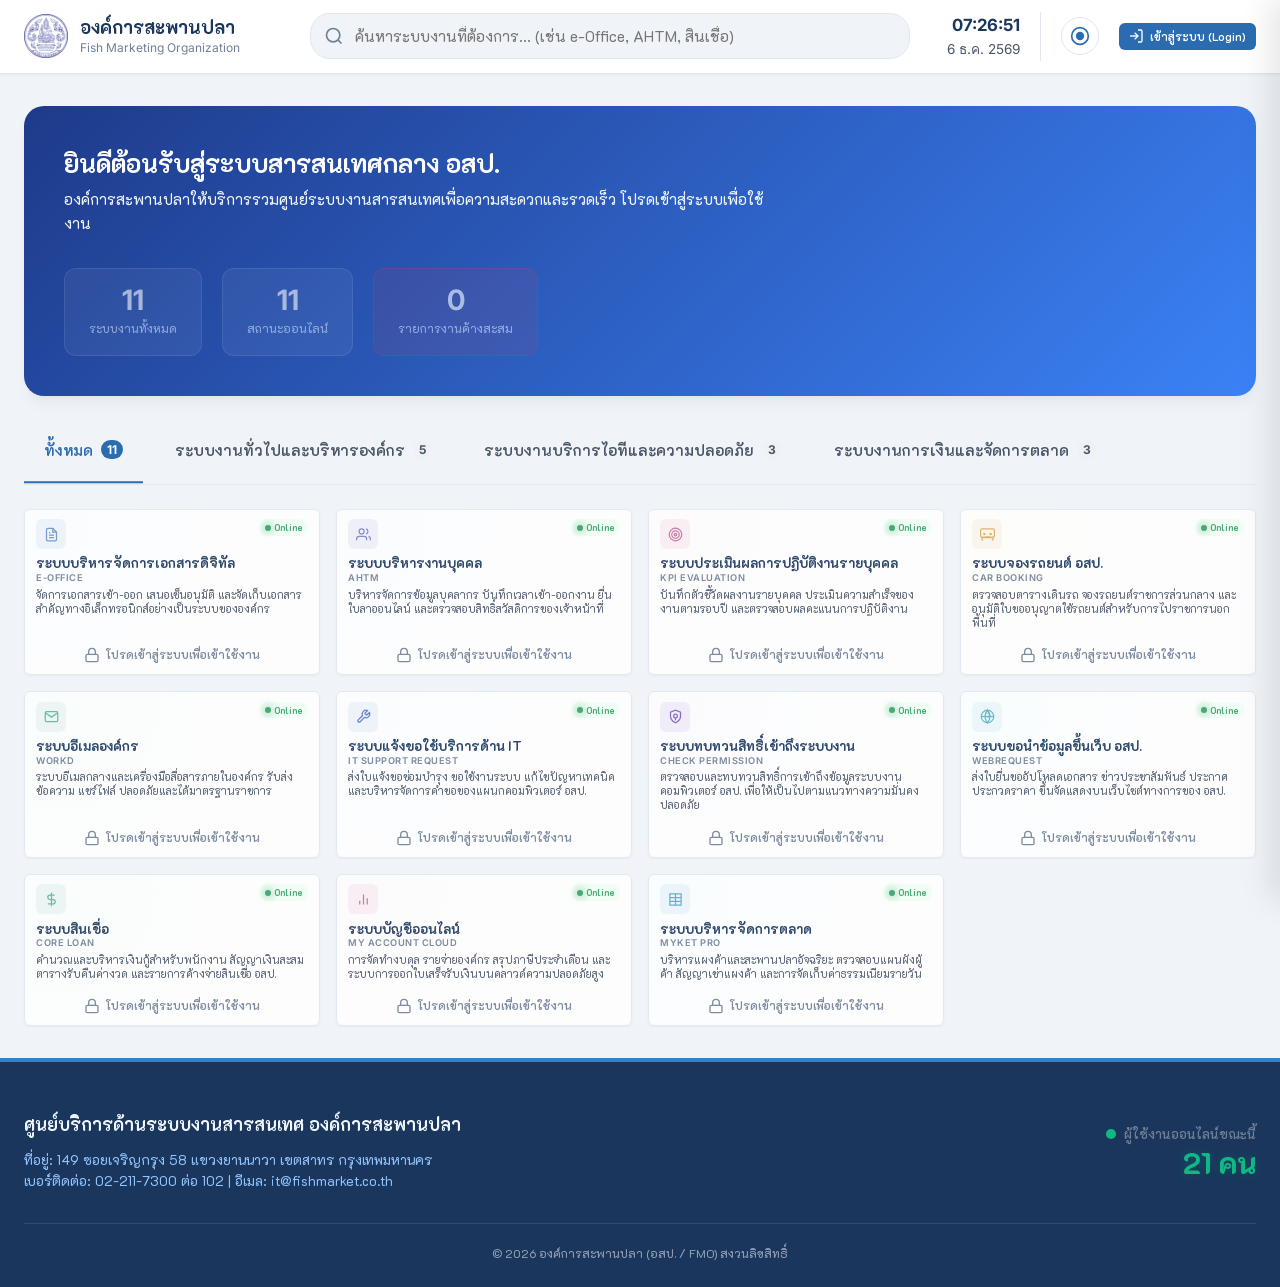
==== commit 6840d4cd: "Comment out notification bell icon in HTML and add JS safety guards" ====
--- a/index.html
+++ b/index.html
@@ -45,7 +45,7 @@
           <span id="current-date">--/--/----</span>
         </div>
 
-        <!-- Notification Button (hidden when logged out) -->
+        <!-- Notification Button (hidden when logged out)
         <div class="notification-trigger" id="notification-btn" style="display: none;">
           <svg viewBox="0 0 24 24" fill="none" stroke="currentColor" stroke-width="2">
             <path d="M18 8A6 6 0 0 0 6 8c0 7-3 9-3 9h18s-3-2-3-9"></path>
@@ -53,6 +53,7 @@
           </svg>
           <span class="notification-badge" id="alert-counter">3</span>
         </div>
+        -->
 
         <!-- Theme Toggle (3-Theme Cycle Switcher) -->
         <button id="theme-toggle-btn" class="theme-toggle" title="เปลี่ยนรูปแบบดีไซน์พอร์ทัล">
--- a/index.css
+++ b/index.css
@@ -270,6 +270,7 @@
 }
 
 .notification-trigger {
+  display: none !important;
   position: relative;
   cursor: pointer;
   padding: 8px;
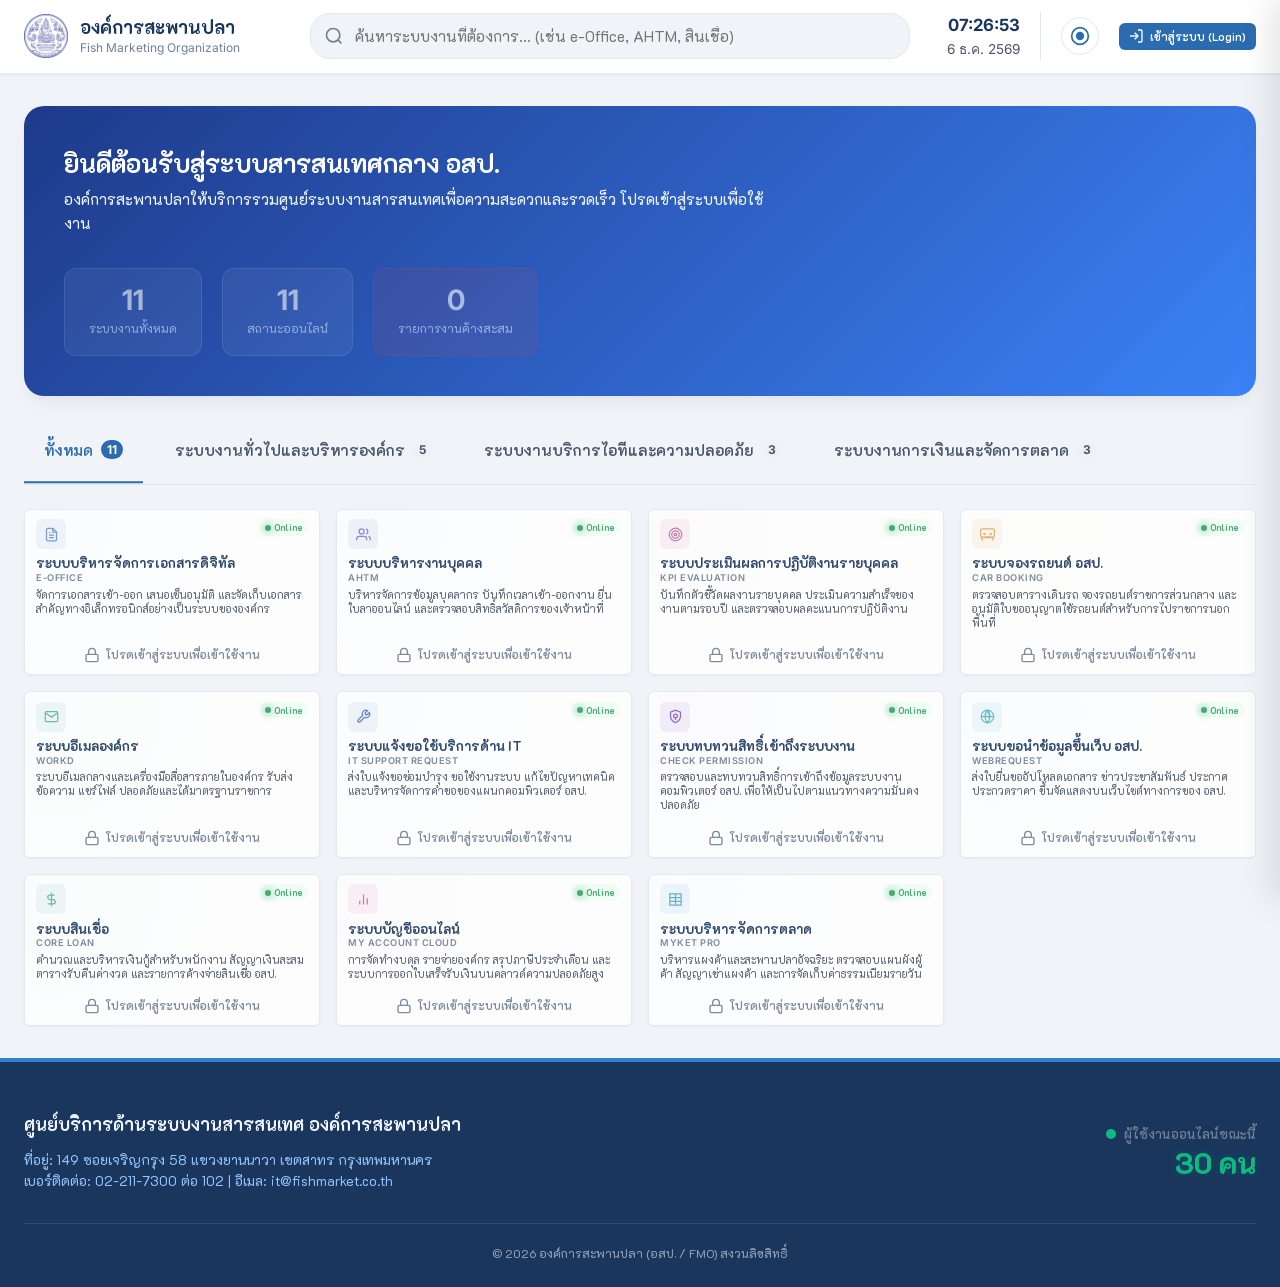
==== commit 0739d317: "Bump version query parameter on index.js and index.css to bypass cache" ====
--- a/index.html
+++ b/index.html
@@ -8,7 +8,7 @@
   <link rel="preconnect" href="https://fonts.googleapis.com">
   <link rel="preconnect" href="https://fonts.gstatic.com" crossorigin>
   <link href="https://fonts.googleapis.com/css2?family=Inter:wght@300;400;500;600;700&family=K2D:wght@300;400;500;600;700;800&display=swap" rel="stylesheet">
-  <link rel="stylesheet" href="index.css?v=1.3">
+  <link rel="stylesheet" href="index.css?v=1.4">
 </head>
 <body class="light-theme"> <!-- Default to light-theme matching corporate identity, supports switching -->
 
@@ -976,6 +976,6 @@
     </div>
   </footer>
 
-  <script src="index.js"></script>
+  <script src="index.js?v=1.4"></script>
 </body>
 </html>
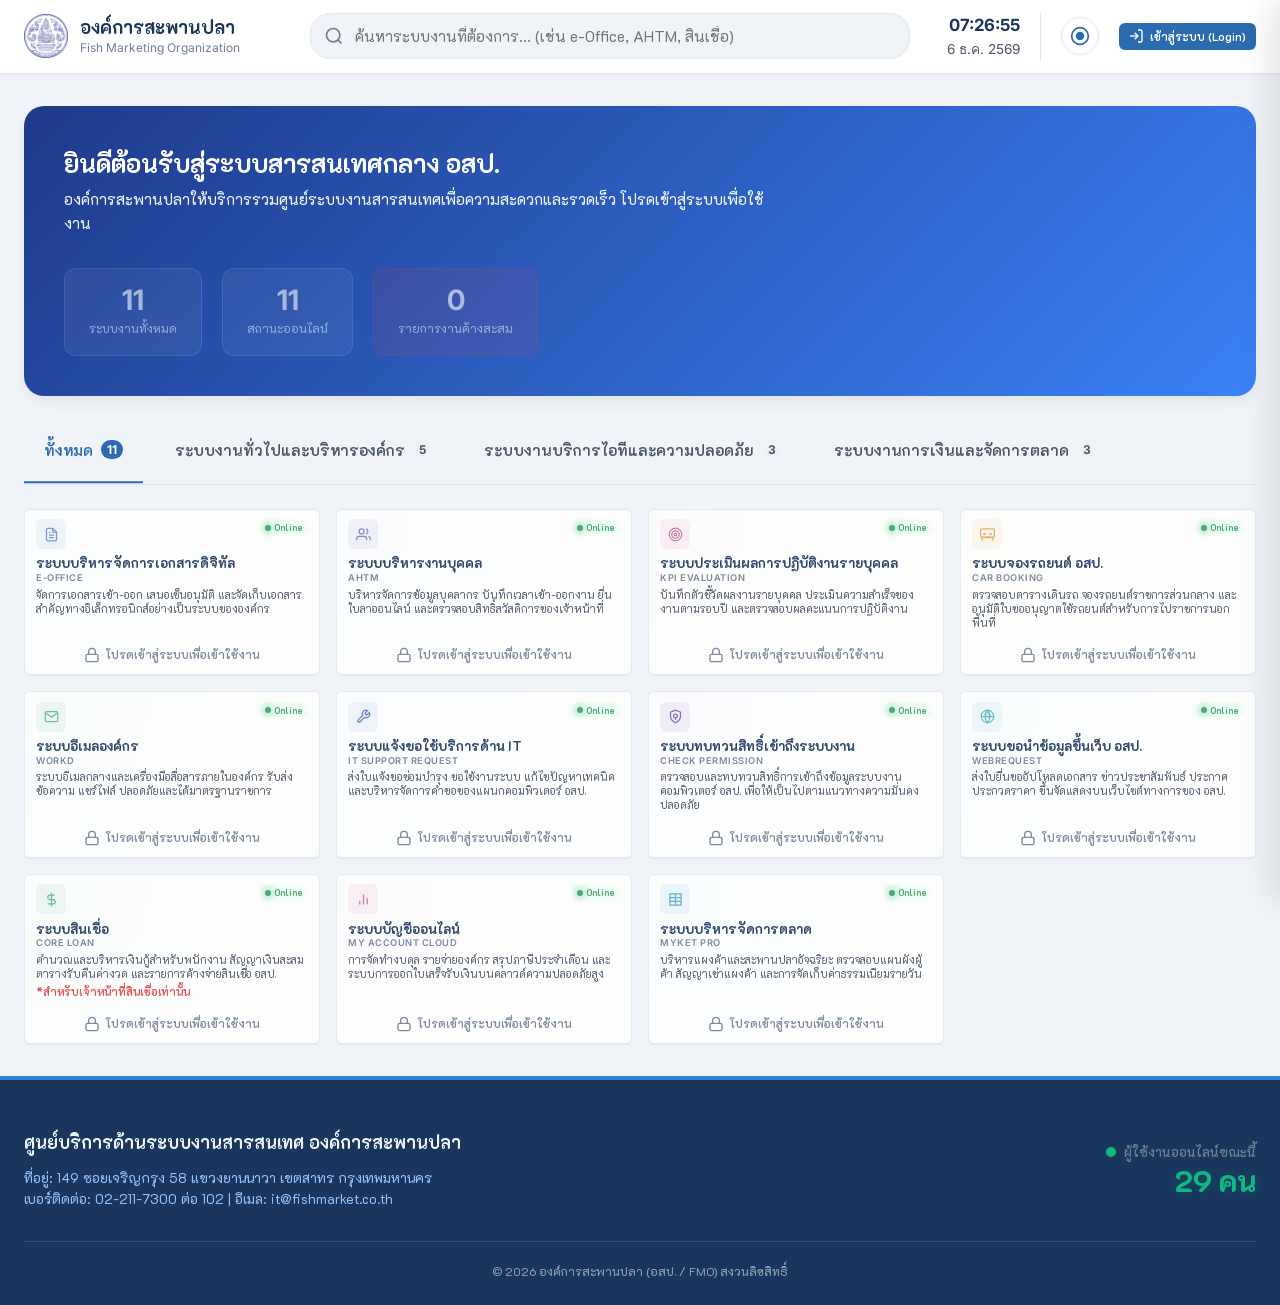
==== commit bb2e9ce2: "Update system links and add coreLoan staff notice" ====
--- a/index.html
+++ b/index.html
@@ -8,7 +8,7 @@
   <link rel="preconnect" href="https://fonts.googleapis.com">
   <link rel="preconnect" href="https://fonts.gstatic.com" crossorigin>
   <link href="https://fonts.googleapis.com/css2?family=Inter:wght@300;400;500;600;700&family=K2D:wght@300;400;500;600;700;800&display=swap" rel="stylesheet">
-  <link rel="stylesheet" href="index.css?v=1.4">
+  <link rel="stylesheet" href="index.css?v=1.5">
 </head>
 <body class="light-theme"> <!-- Default to light-theme matching corporate identity, supports switching -->
 
@@ -671,7 +671,7 @@
             <div class="card-body">
               <h3 class="system-title-th">ระบบสินเชื่อ</h3>
               <h4 class="system-title-en">Core loan</h4>
-              <p class="system-desc">คำนวณและบริหารเงินกู้สำหรับพนักงาน สัญญาเงินสะสม ตารางรับคืนค่างวด และรายการค้างจ่ายสินเชื่อ อสป.</p>
+              <p class="system-desc">คำนวณและบริหารเงินกู้สำหรับพนักงาน สัญญาเงินสะสม ตารางรับคืนค่างวด และรายการค้างจ่ายสินเชื่อ อสป. <span style="color: #e53e3e; font-weight: 600; display: block; margin-top: 4px;">*สำหรับเจ้าหน้าที่สินเชื่อเท่านั้น</span></p>
 
             </div>
             
@@ -976,6 +976,6 @@
     </div>
   </footer>
 
-  <script src="index.js?v=1.4"></script>
+  <script src="index.js?v=1.5"></script>
 </body>
 </html>
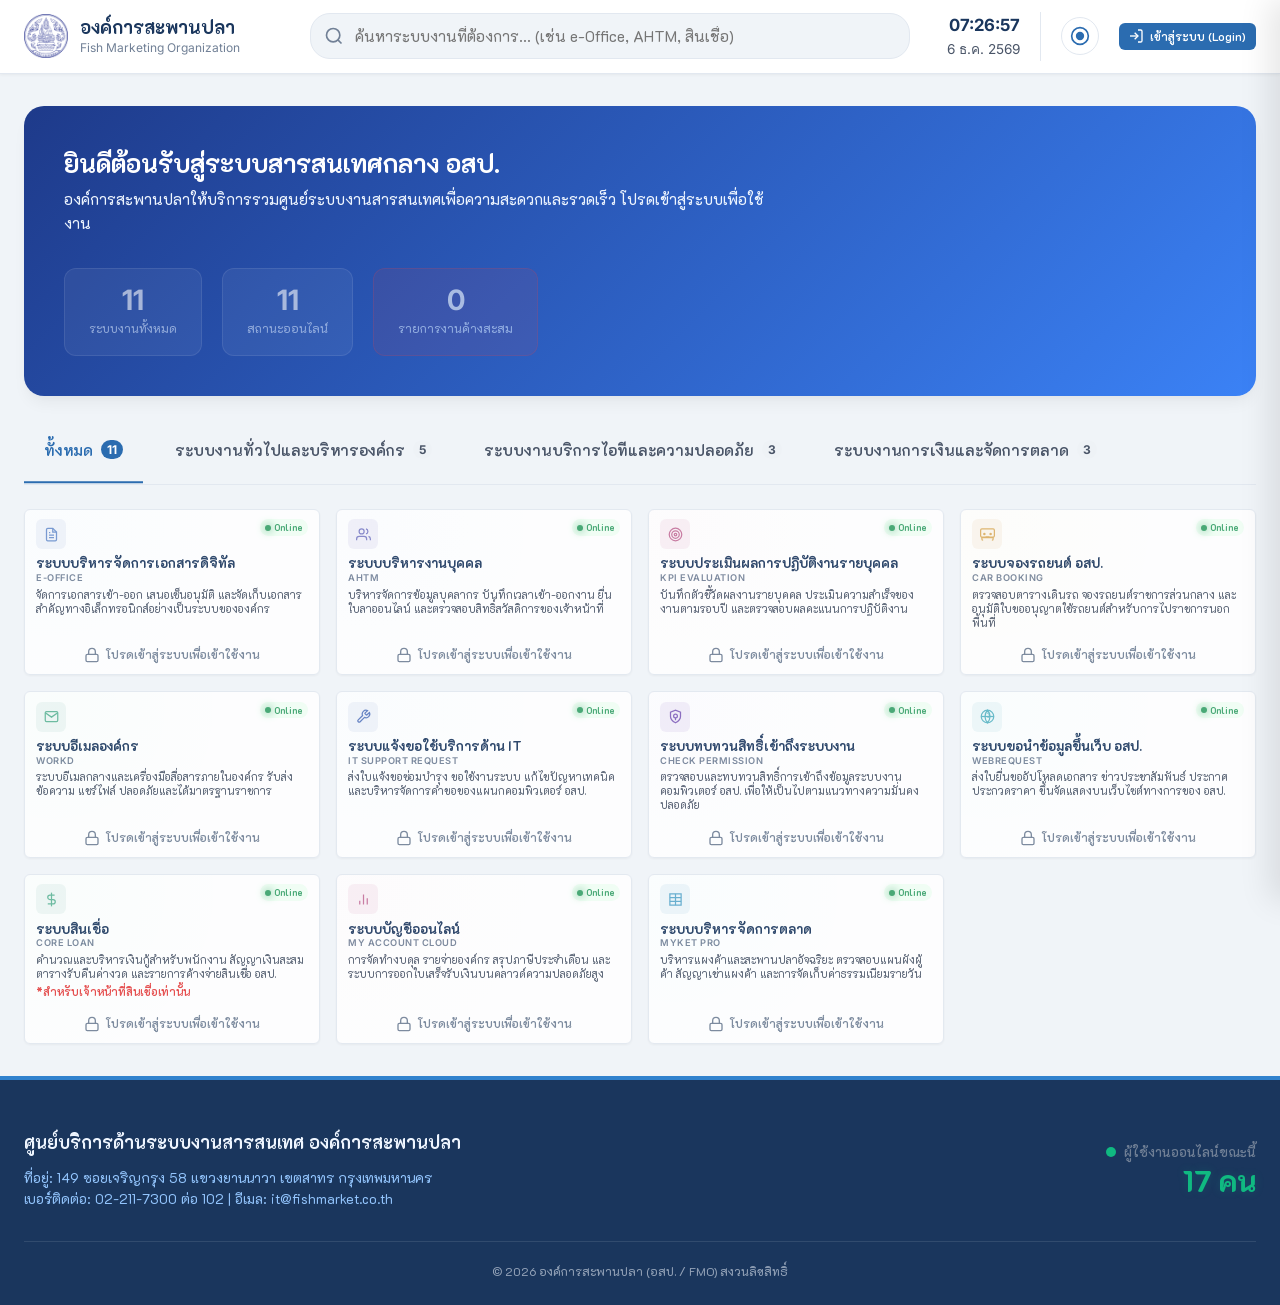
==== commit d985200b: "Update itSupport main URL to tickets-request.fishmarket.co.th" ====
--- a/index.html
+++ b/index.html
@@ -8,7 +8,7 @@
   <link rel="preconnect" href="https://fonts.googleapis.com">
   <link rel="preconnect" href="https://fonts.gstatic.com" crossorigin>
   <link href="https://fonts.googleapis.com/css2?family=Inter:wght@300;400;500;600;700&family=K2D:wght@300;400;500;600;700;800&display=swap" rel="stylesheet">
-  <link rel="stylesheet" href="index.css?v=1.5">
+  <link rel="stylesheet" href="index.css?v=1.6">
 </head>
 <body class="light-theme"> <!-- Default to light-theme matching corporate identity, supports switching -->
 
@@ -976,6 +976,6 @@
     </div>
   </footer>
 
-  <script src="index.js?v=1.5"></script>
+  <script src="index.js?v=1.6"></script>
 </body>
 </html>
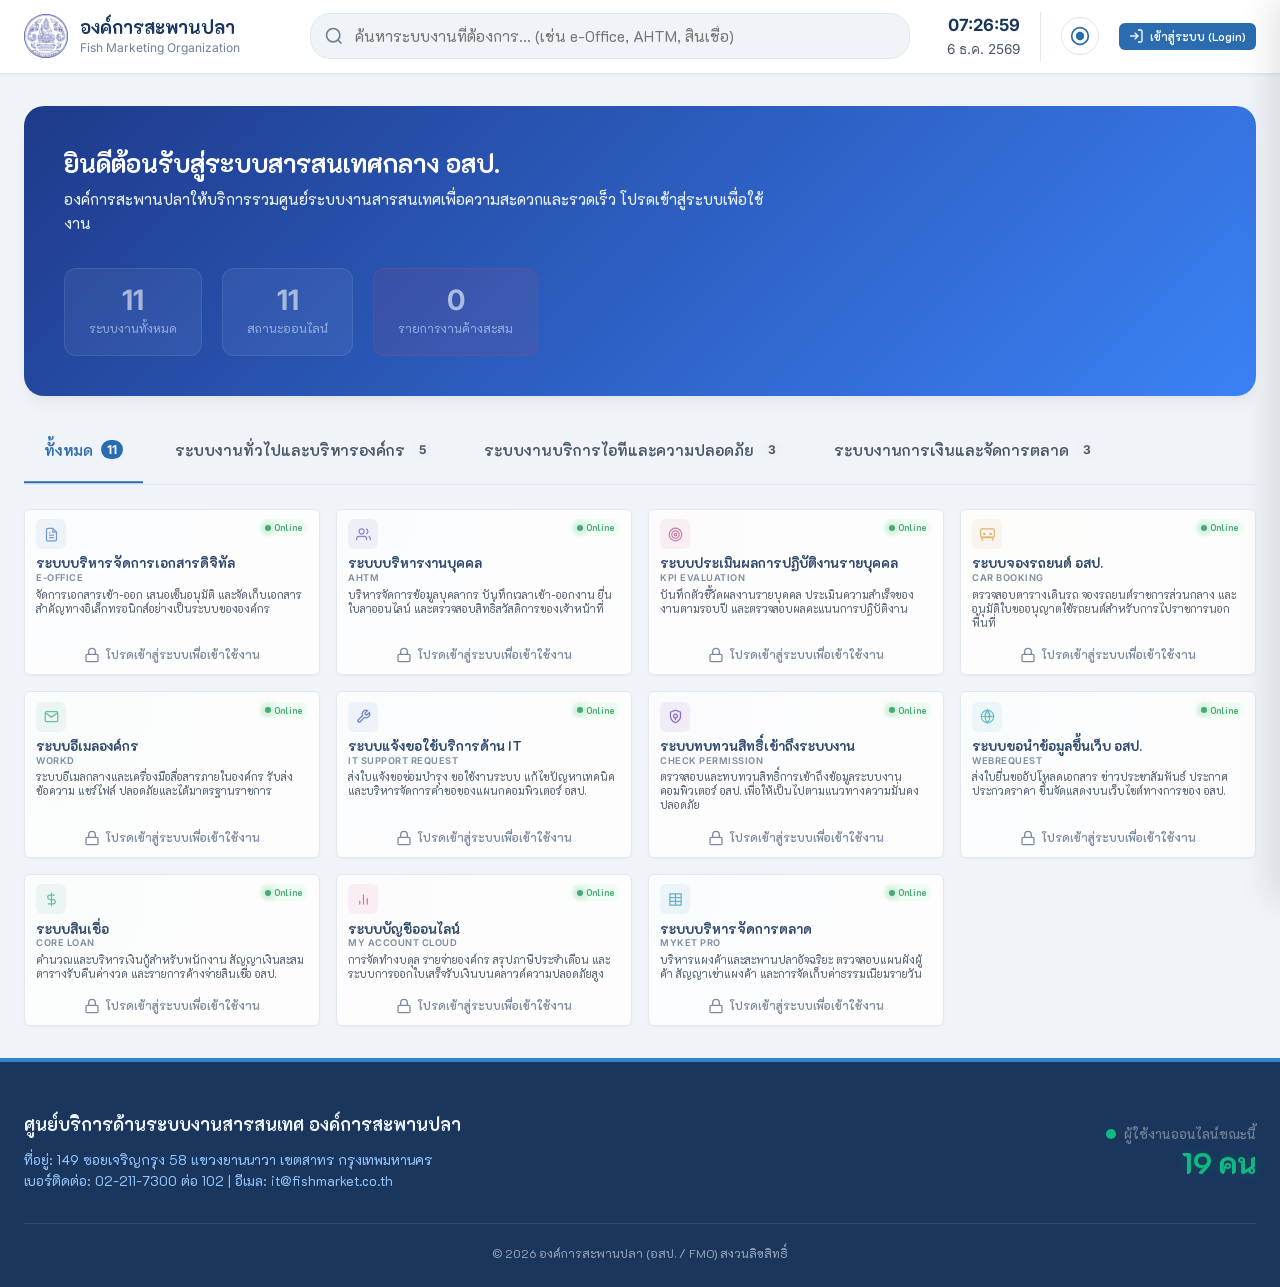
==== commit d389bcbc: "Clean up project structure: remove deploy_latest, move users database and converter script to root, " ====
--- a/index.html
+++ b/index.html
@@ -8,7 +8,7 @@
   <link rel="preconnect" href="https://fonts.googleapis.com">
   <link rel="preconnect" href="https://fonts.gstatic.com" crossorigin>
   <link href="https://fonts.googleapis.com/css2?family=Inter:wght@300;400;500;600;700&family=K2D:wght@300;400;500;600;700;800&display=swap" rel="stylesheet">
-  <link rel="stylesheet" href="index.css?v=1.6">
+  <link rel="stylesheet" href="index.css?v=1.4">
 </head>
 <body class="light-theme"> <!-- Default to light-theme matching corporate identity, supports switching -->
 
@@ -671,7 +671,7 @@
             <div class="card-body">
               <h3 class="system-title-th">ระบบสินเชื่อ</h3>
               <h4 class="system-title-en">Core loan</h4>
-              <p class="system-desc">คำนวณและบริหารเงินกู้สำหรับพนักงาน สัญญาเงินสะสม ตารางรับคืนค่างวด และรายการค้างจ่ายสินเชื่อ อสป. <span style="color: #e53e3e; font-weight: 600; display: block; margin-top: 4px;">*สำหรับเจ้าหน้าที่สินเชื่อเท่านั้น</span></p>
+              <p class="system-desc">คำนวณและบริหารเงินกู้สำหรับพนักงาน สัญญาเงินสะสม ตารางรับคืนค่างวด และรายการค้างจ่ายสินเชื่อ อสป.</p>
 
             </div>
             
@@ -976,6 +976,6 @@
     </div>
   </footer>
 
-  <script src="index.js?v=1.6"></script>
+  <script src="index.js?v=1.4"></script>
 </body>
 </html>
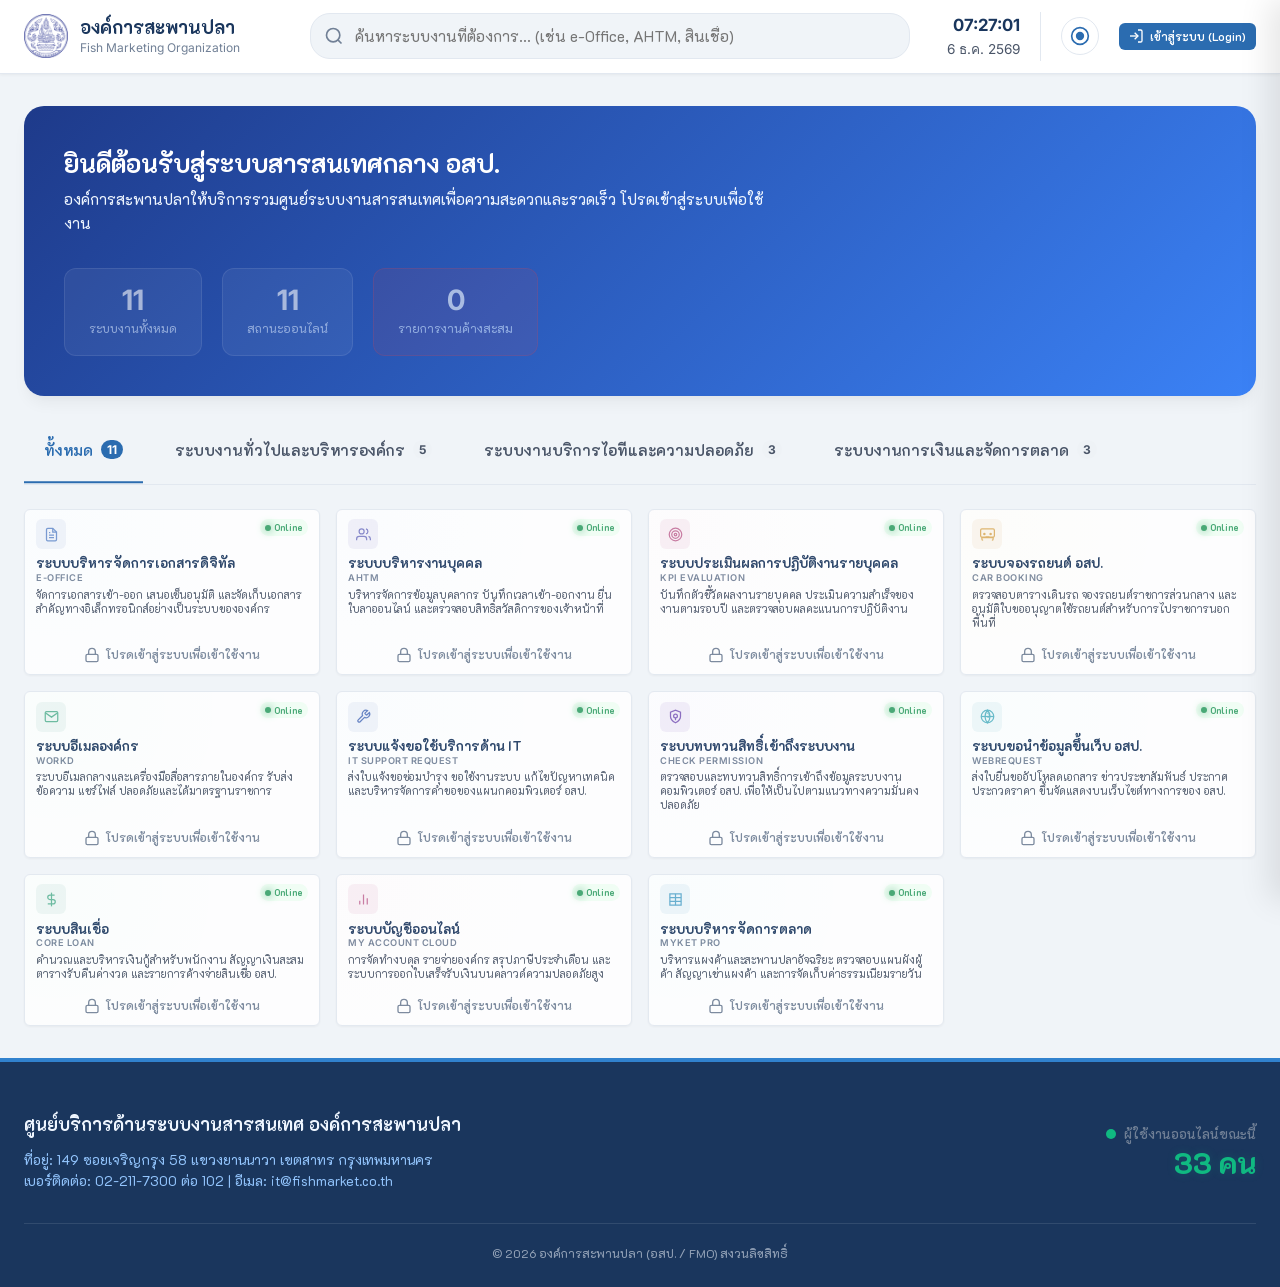
==== commit d05fa9b3: "Bump cache version to v=1.5 to load correct links" ====
--- a/index.html
+++ b/index.html
@@ -8,7 +8,7 @@
   <link rel="preconnect" href="https://fonts.googleapis.com">
   <link rel="preconnect" href="https://fonts.gstatic.com" crossorigin>
   <link href="https://fonts.googleapis.com/css2?family=Inter:wght@300;400;500;600;700&family=K2D:wght@300;400;500;600;700;800&display=swap" rel="stylesheet">
-  <link rel="stylesheet" href="index.css?v=1.4">
+  <link rel="stylesheet" href="index.css?v=1.5">
 </head>
 <body class="light-theme"> <!-- Default to light-theme matching corporate identity, supports switching -->
 
@@ -976,6 +976,6 @@
     </div>
   </footer>
 
-  <script src="index.js?v=1.4"></script>
+  <script src="index.js?v=1.5"></script>
 </body>
 </html>
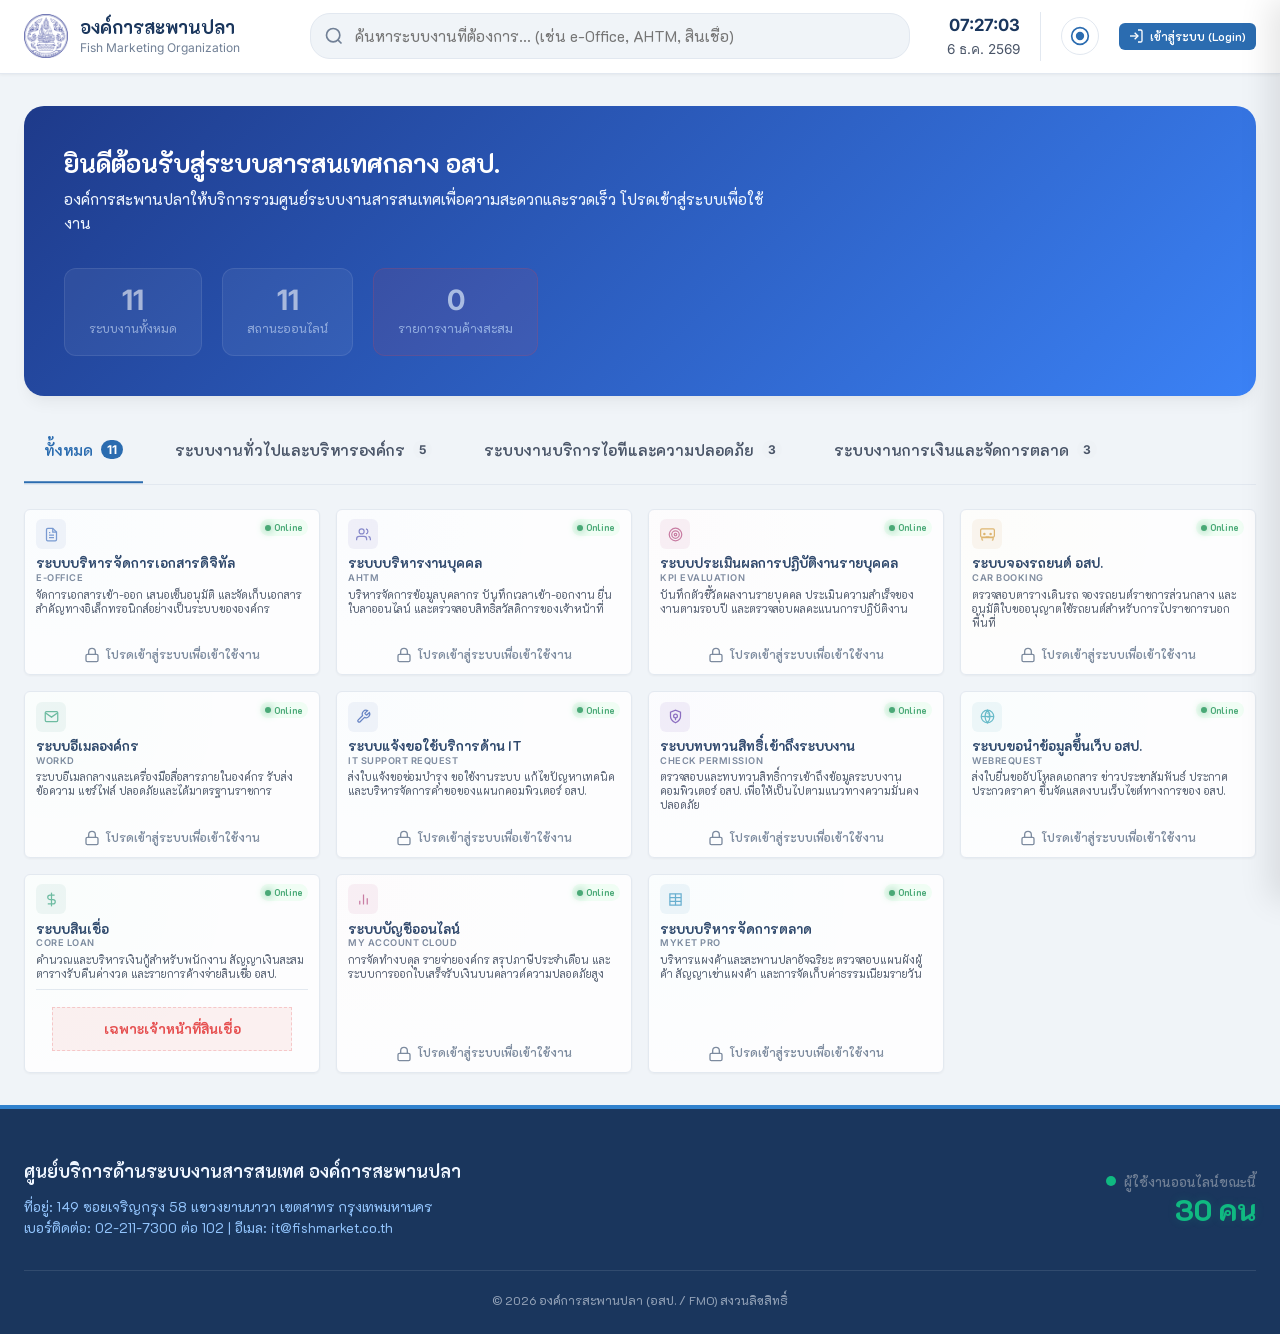
==== commit 17ceeaaf: "Convert Core Loan card to standalone view with Loan Staff warning" ====
--- a/index.html
+++ b/index.html
@@ -8,7 +8,7 @@
   <link rel="preconnect" href="https://fonts.googleapis.com">
   <link rel="preconnect" href="https://fonts.gstatic.com" crossorigin>
   <link href="https://fonts.googleapis.com/css2?family=Inter:wght@300;400;500;600;700&family=K2D:wght@300;400;500;600;700;800&display=swap" rel="stylesheet">
-  <link rel="stylesheet" href="index.css?v=1.5">
+  <link rel="stylesheet" href="index.css?v=1.6">
 </head>
 <body class="light-theme"> <!-- Default to light-theme matching corporate identity, supports switching -->
 
@@ -675,42 +675,9 @@
 
             </div>
             
-            <!-- Active Footer -->
-            <div class="card-footer active-footer" style="display: none;">
-              <div class="main-actions">
-                <a href="#" target="_blank" class="btn btn-primary btn-enter" data-sys="coreLoan" title="🌐 เข้าใช้งานผ่าน URL">เข้าใช้งานระบบ</a>
-                <button class="btn-qr" title="เข้าใช้งานผ่าน QRCode" data-sys="coreLoan" data-name="Core loan">
-                  <svg viewBox="0 0 24 24" fill="none" stroke="currentColor" stroke-width="2">
-                    <rect x="3" y="3" width="7" height="7"></rect>
-                    <rect x="14" y="3" width="7" height="7"></rect>
-                    <rect x="14" y="14" width="7" height="7"></rect>
-                    <rect x="3" y="14" width="7" height="7"></rect>
-                    <line x1="7" y1="17" x2="7" y2="17.01"></line>
-                    <line x1="17" y1="17" x2="17" y2="17.01"></line>
-                    <line x1="17" y1="7" x2="17" y2="7.01"></line>
-                    <line x1="7" y1="7" x2="7" y2="7.01"></line>
-                  </svg>
-                </button>
-              </div>
-              <div class="action-hints">
-                <span class="hint-url">🌐 เข้าใช้งานผ่าน URL</span>
-                <span class="hint-qr">📱 เข้าใช้งานผ่าน QRCode</span>
-              </div>
-              <div class="quick-links">
-                <a href="#" target="_blank" class="btn-quick" data-sys="coreLoan" data-action="calc">คำนวณสัญญา</a>
-                <a href="#" target="_blank" class="btn-quick" data-sys="coreLoan" data-action="apply">ยื่นกู้เงิน</a>
-              </div>
-            </div>
-
-            <!-- Locked Footer -->
-            <div class="card-footer locked-footer">
-              <div class="locked-msg">
-                <svg viewBox="0 0 24 24" fill="none" stroke="currentColor" stroke-width="2" width="16" height="16">
-                  <rect x="3" y="11" width="18" height="11" rx="2" ry="2"></rect>
-                  <path d="M7 11V7a5 5 0 0 1 10 0v4"></path>
-                </svg>
-                <span>โปรดเข้าสู่ระบบเพื่อเข้าใช้งาน</span>
-              </div>
+            <!-- Standalone Footer -->
+            <div class="card-footer" style="display: flex !important; justify-content: center; align-items: center; padding: 12px 16px; border-top: 1px solid var(--border-color);">
+              <span class="standalone-notice">เฉพาะเจ้าหน้าที่สินเชื่อ</span>
             </div>
           </div>
 
@@ -976,6 +943,6 @@
     </div>
   </footer>
 
-  <script src="index.js?v=1.5"></script>
+  <script src="index.js?v=1.6"></script>
 </body>
 </html>
--- a/index.css
+++ b/index.css
@@ -1551,3 +1551,20 @@
   font-weight: 700;
   margin-top: 1.5rem;
 }
+
+/* Standalone notice styling */
+.standalone-notice {
+  color: #e53e3e;
+  font-weight: 700;
+  font-size: 0.85rem;
+  display: flex;
+  align-items: center;
+  justify-content: center;
+  width: 100%;
+  padding: 10px 0;
+  text-align: center;
+  border-radius: var(--radius-md);
+  background-color: rgba(229, 62, 62, 0.08);
+  border: 1px dashed rgba(229, 62, 62, 0.25);
+  margin-top: 5px;
+}
